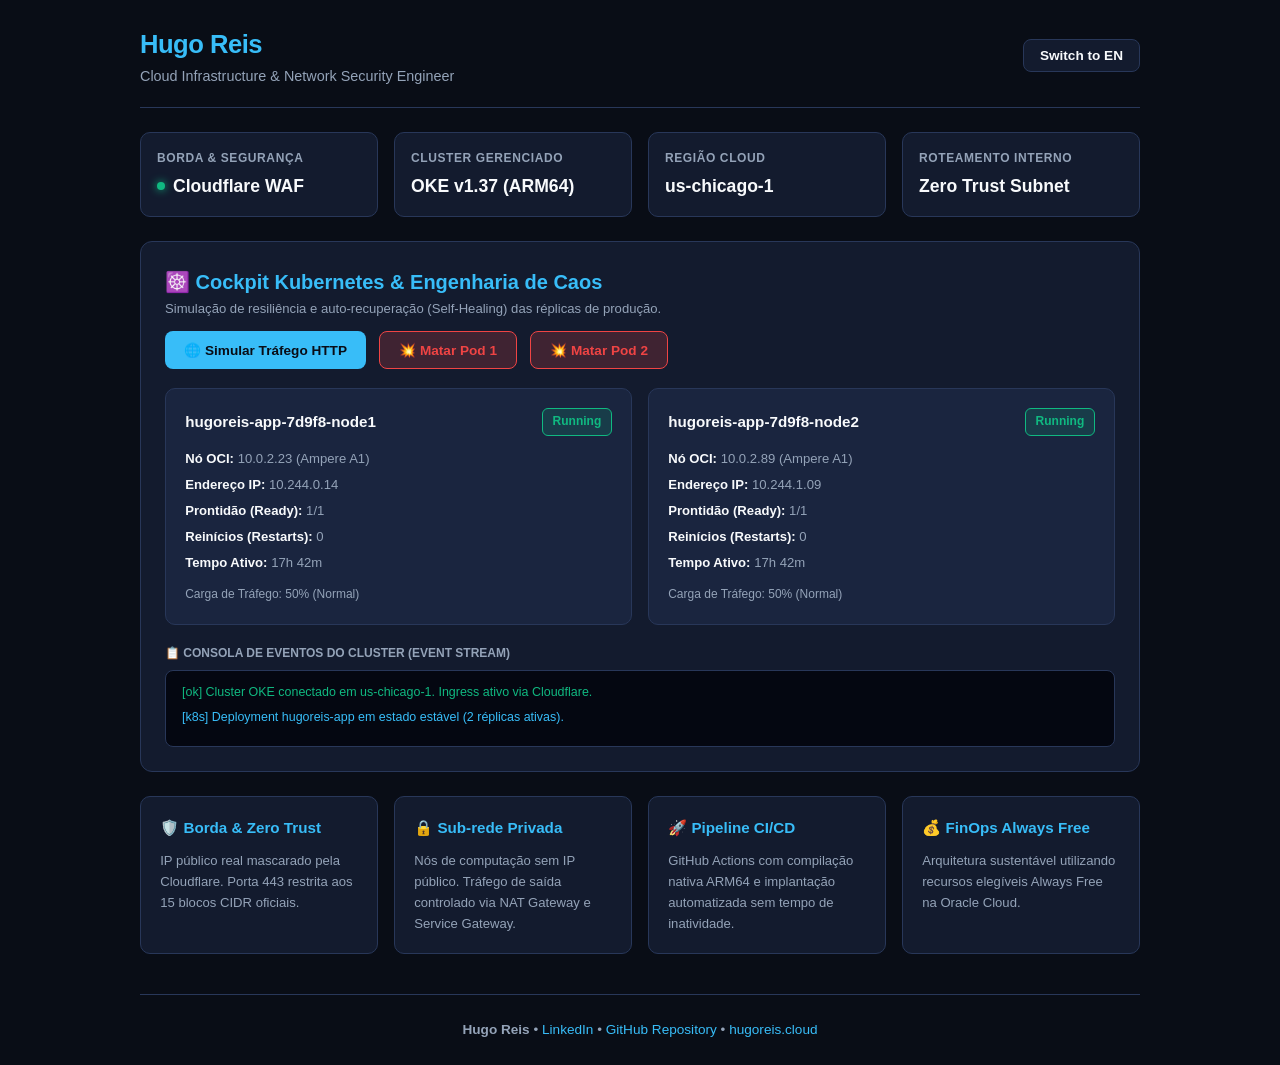
==== app/index.html @ e94d1034 "Update index.html" ====
<!DOCTYPE html>
<html lang="pt-BR">
<head>
  <meta charset="UTF-8">
  <meta name="viewport" content="width=device-width, initial-scale=1.0">
  <title>Hugo Reis | Cloud Architecture & Kubernetes Cockpit</title>
  <style>
    :root {
      --bg: #090d16;
      --card: #131b2e;
      --card-inner: #1a253f;
      --border: #283759;
      --accent: #38bdf8;
      --accent-hover: #0284c7;
      --text: #f8fafc;
      --text-muted: #94a3b8;
      --success: #10b981;
      --danger: #ef4444;
      --warning: #f59e0b;
    }

    * { box-sizing: border-box; margin: 0; padding: 0; font-family: -apple-system, BlinkMacSystemFont, "Segoe UI", Roboto, sans-serif; }
    body { background-color: var(--bg); color: var(--text); line-height: 1.6; padding: 1.5rem 1rem; }
    .container { max-width: 1000px; margin: 0 auto; display: flex; flex-direction: column; gap: 1.5rem; }

    header { display: flex; justify-content: space-between; align-items: center; border-bottom: 1px solid var(--border); padding-bottom: 1.2rem; }
    .brand h1 { font-size: 1.6rem; color: var(--accent); letter-spacing: -0.02em; }
    .brand p { color: var(--text-muted); font-size: 0.9rem; }
    .lang-btn { background: var(--card); border: 1px solid var(--border); color: var(--text); padding: 0.5rem 1rem; border-radius: 8px; cursor: pointer; font-weight: 600; font-size: 0.85rem; }
    .lang-btn:hover { border-color: var(--accent); }

    .telemetry-strip { display: grid; grid-template-columns: repeat(auto-fit, minmax(200px, 1fr)); gap: 1rem; }
    .telemetry-card { background: var(--card); border: 1px solid var(--border); border-radius: 10px; padding: 1rem; }
    .telemetry-label { font-size: 0.75rem; text-transform: uppercase; color: var(--text-muted); font-weight: 700; letter-spacing: 0.05em; }
    .telemetry-val { font-size: 1.1rem; font-weight: 700; color: var(--text); margin-top: 0.2rem; display: flex; align-items: center; gap: 0.5rem; }
    .status-dot { width: 8px; height: 8px; border-radius: 50%; background: var(--success); display: inline-block; box-shadow: 0 0 8px var(--success); }

    .cockpit-panel { background: var(--card); border: 1px solid var(--border); border-radius: 12px; padding: 1.5rem; display: flex; flex-direction: column; gap: 1.2rem; }
    .cockpit-header { display: flex; justify-content: space-between; align-items: center; flex-wrap: wrap; gap: 0.8rem; }
    .cockpit-header h2 { font-size: 1.25rem; color: var(--accent); display: flex; align-items: center; gap: 0.5rem; }

    .actions-bar { display: flex; gap: 0.8rem; flex-wrap: wrap; }
    .btn { background: var(--accent); color: #090d16; border: none; padding: 0.6rem 1.2rem; border-radius: 8px; font-weight: 700; font-size: 0.85rem; cursor: pointer; transition: opacity 0.2s; }
    .btn:hover { opacity: 0.9; }
    .btn-danger { background: rgba(239, 68, 68, 0.2); border: 1px solid var(--danger); color: var(--danger); }
    .btn-danger:hover { background: var(--danger); color: #fff; }

    .pods-grid { display: grid; grid-template-columns: repeat(auto-fit, minmax(300px, 1fr)); gap: 1rem; }
    .pod-card { background: var(--card-inner); border: 1px solid var(--border); border-radius: 10px; padding: 1.2rem; position: relative; transition: all 0.3s ease; }
    .pod-card.highlight { border-color: var(--accent); box-shadow: 0 0 12px rgba(56, 189, 248, 0.3); }
    .pod-card.failing { border-color: var(--danger); opacity: 0.7; }
    .pod-title { font-size: 0.95rem; font-weight: 700; margin-bottom: 0.5rem; display: flex; justify-content: space-between; align-items: center; }
    .pod-badge { font-size: 0.75rem; padding: 0.2rem 0.6rem; border-radius: 6px; font-weight: 700; }
    .badge-running { background: rgba(16, 185, 129, 0.15); color: var(--success); border: 1px solid var(--success); }
    .badge-failed { background: rgba(239, 68, 68, 0.15); color: var(--danger); border: 1px solid var(--danger); }
    .badge-recovering { background: rgba(245, 158, 11, 0.15); color: var(--warning); border: 1px solid var(--warning); }

    .pod-meta { font-size: 0.82rem; color: var(--text-muted); display: flex; flex-direction: column; gap: 0.3rem; margin: 0.8rem 0; }
    .pod-meta span strong { color: var(--text); }

    .console-box { background: #040711; border: 1px solid var(--border); border-radius: 8px; padding: 0.8rem 1rem; font-family: monospace; font-size: 0.78rem; max-height: 150px; overflow-y: auto; color: #38bdf8; }
    .console-line { margin-bottom: 0.3rem; word-break: break-all; }
    .console-line.warn { color: var(--warning); }
    .console-line.err { color: var(--danger); }
    .console-line.success { color: var(--success); }

    .specs-grid { display: grid; grid-template-columns: repeat(auto-fit, minmax(220px, 1fr)); gap: 1rem; }
    .spec-card { background: var(--card); border: 1px solid var(--border); border-radius: 10px; padding: 1.2rem; }
    .spec-card h3 { font-size: 0.95rem; color: var(--accent); margin-bottom: 0.6rem; display: flex; align-items: center; gap: 0.4rem; }
    .spec-card p { font-size: 0.82rem; color: var(--text-muted); }

    footer { text-align: center; color: var(--text-muted); font-size: 0.85rem; border-top: 1px solid var(--border); padding-top: 1.5rem; margin-top: 1rem; }
    footer a { color: var(--accent); text-decoration: none; }
  </style>
</head>
<body>
  <div class="container">
    <header>
      <div class="brand">
        <h1>Hugo Reis</h1>
        <p id="t-role">Cloud Infrastructure & Network Security Engineer</p>
      </div>
      <button class="lang-btn" onclick="toggleLanguage()" id="lang-btn">Switch to EN</button>
    </header>

    <div class="telemetry-strip">
      <div class="telemetry-card">
        <div class="telemetry-label" id="t-edge-lbl">Borda & Segurança</div>
        <div class="telemetry-val"><span class="status-dot"></span> Cloudflare WAF</div>
      </div>
      <div class="telemetry-card">
        <div class="telemetry-label" id="t-cluster-lbl">Cluster Gerenciado</div>
        <div class="telemetry-val">OKE v1.37 (ARM64)</div>
      </div>
      <div class="telemetry-card">
        <div class="telemetry-label" id="t-region-lbl">Região Cloud</div>
        <div class="telemetry-val">us-chicago-1</div>
      </div>
      <div class="telemetry-card">
        <div class="telemetry-label" id="t-routing-lbl">Roteamento Interno</div>
        <div class="telemetry-val">Zero Trust Subnet</div>
      </div>
    </div>

    <section class="cockpit-panel">
      <div class="cockpit-header">
        <div>
          <h2 id="t-cockpit-title">☸️ Cockpit Kubernetes & Engenharia de Caos</h2>
          <p style="font-size: 0.82rem; color: var(--text-muted);" id="t-cockpit-desc">Simulação de resiliência e auto-recuperação (Self-Healing) das réplicas de produção.</p>
        </div>
        <div class="actions-bar">
          <button class="btn" onclick="simulateTraffic()" id="t-btn-traffic">🌐 Simular Tráfego HTTP</button>
          <button class="btn btn-danger" onclick="killPod(1)" id="t-btn-kill1">💥 Matar Pod 1</button>
          <button class="btn btn-danger" onclick="killPod(2)" id="t-btn-kill2">💥 Matar Pod 2</button>
        </div>
      </div>

      <div class="pods-grid">
        <div class="pod-card" id="pod-card-1">
          <div class="pod-title">
            <span id="pod-name-1">hugoreis-app-7d9f8-node1</span>
            <span class="pod-badge badge-running" id="pod-status-1">Running</span>
          </div>
          <div class="pod-meta">
            <span><strong>Nó OCI:</strong> 10.0.2.23 (Ampere A1)</span>
            <span><strong>Endereço IP:</strong> 10.244.0.14</span>
            <span><strong>Prontidão (Ready):</strong> <span id="pod-ready-1">1/1</span></span>
            <span><strong>Reinícios (Restarts):</strong> <span id="pod-restarts-1">0</span></span>
            <span><strong>Tempo Ativo:</strong> <span id="pod-uptime-1">17h 42m</span></span>
          </div>
          <div style="font-size: 0.75rem; color: var(--text-muted);" id="pod-load-1">Carga de Tráfego: 50% (Normal)</div>
        </div>

        <div class="pod-card" id="pod-card-2">
          <div class="pod-title">
            <span id="pod-name-2">hugoreis-app-7d9f8-node2</span>
            <span class="pod-badge badge-running" id="pod-status-2">Running</span>
          </div>
          <div class="pod-meta">
            <span><strong>Nó OCI:</strong> 10.0.2.89 (Ampere A1)</span>
            <span><strong>Endereço IP:</strong> 10.244.1.09</span>
            <span><strong>Prontidão (Ready):</strong> <span id="pod-ready-2">1/1</span></span>
            <span><strong>Reinícios (Restarts):</strong> <span id="pod-restarts-2">0</span></span>
            <span><strong>Tempo Ativo:</strong> <span id="pod-uptime-2">17h 42m</span></span>
          </div>
          <div style="font-size: 0.75rem; color: var(--text-muted);" id="pod-load-2">Carga de Tráfego: 50% (Normal)</div>
        </div>
      </div>

      <div>
        <div style="font-size: 0.75rem; font-weight: 700; text-transform: uppercase; color: var(--text-muted); margin-bottom: 0.4rem;" id="t-events-title">
          📋 Consola de Eventos do Cluster (Event Stream)
        </div>
        <div class="console-box" id="console-log">
          <div class="console-line success">[ok] Cluster OKE conectado em us-chicago-1. Ingress ativo via Cloudflare.</div>
          <div class="console-line">[k8s] Deployment hugoreis-app em estado estável (2 réplicas ativas).</div>
        </div>
      </div>
    </section>

    <div class="specs-grid">
      <div class="spec-card">
        <h3 id="t-spec1-title">🛡️ Borda & Zero Trust</h3>
        <p id="t-spec1-desc">IP público real mascarado pela Cloudflare. Porta 443 restrita aos 15 blocos CIDR oficiais.</p>
      </div>
      <div class="spec-card">
        <h3 id="t-spec2-title">🔒 Sub-rede Privada</h3>
        <p id="t-spec2-desc">Nós de computação sem IP público. Tráfego de saída controlado via NAT Gateway e Service Gateway.</p>
      </div>
      <div class="spec-card">
        <h3 id="t-spec3-title">🚀 Pipeline CI/CD</h3>
        <p id="t-spec3-desc">GitHub Actions com compilação nativa ARM64 e implantação automatizada sem tempo de inatividade.</p>
      </div>
      <div class="spec-card">
        <h3 id="t-spec4-title">💰 FinOps Always Free</h3>
        <p id="t-spec4-desc">Arquitetura sustentável utilizando recursos elegíveis Always Free na Oracle Cloud.</p>
      </div>
    </div>

    <footer>
      <p>
        <strong>Hugo Reis</strong> &bull; 
        <a href="https://www.linkedin.com/in/hugo-nogueira-dos-reis/" target="_blank">LinkedIn</a> &bull; 
        <a href="https://github.com/hnreis/hugoreis-cloud" target="_blank">GitHub Repository</a> &bull; 
        <a href="https://www.hugoreis.cloud">hugoreis.cloud</a>
      </p>
    </footer>
  </div>

  <script>
    let currentLang = 'pt';
    let podStatus = {
      1: { state: 'Running', restarts: 0, healthy: true },
      2: { state: 'Running', restarts: 0, healthy: true }
    };
    let nextTarget = 1;

    const i18n = {
      pt: {
        role: "Cloud Infrastructure & Network Security Engineer",
        langBtn: "Switch to EN",
        edgeLbl: "Borda & Segurança",
        clusterLbl: "Cluster Gerenciado",
        regionLbl: "Região Cloud",
        routingLbl: "Roteamento Interno",
        cockpitTitle: "☸️ Cockpit Kubernetes & Engenharia de Caos",
        cockpitDesc: "Simulação de resiliência e auto-recuperação (Self-Healing) das réplicas de produção.",
        btnTraffic: "🌐 Simular Tráfego HTTP",
        btnKill1: "💥 Matar Pod 1",
        btnKill2: "💥 Matar Pod 2",
        eventsTitle: "📋 Consola de Eventos do Cluster (Event Stream)",
        spec1Title: "🛡️ Borda & Zero Trust",
        spec1Desc: "IP público real mascarado pela Cloudflare. Porta 443 restrita aos 15 blocos CIDR oficiais.",
        spec2Title: "🔒 Sub-rede Privada",
        spec2Desc: "Nós de computação sem IP público. Tráfego de saída controlado via NAT Gateway e Service Gateway.",
        spec3Title: "🚀 Pipeline CI/CD",
        spec3Desc: "GitHub Actions com compilação nativa ARM64 e implantação automatizada sem tempo de inatividade.",
        spec4Title: "💰 FinOps Always Free",
        spec4Desc: "Arquitetura sustentável utilizando recursos elegíveis Always Free na Oracle Cloud."
      },
      en: {
        role: "Cloud Infrastructure & Network Security Engineer",
        langBtn: "Mudar para PT",
        edgeLbl: "Edge & Security",
        clusterLbl: "Managed Cluster",
        regionLbl: "Cloud Region",
        routingLbl: "Internal Routing",
        cockpitTitle: "☸️ Kubernetes Cockpit & Chaos Engineering",
        cockpitDesc: "Live resilience and self-healing simulation of production replicas.",
        btnTraffic: "🌐 Simulate HTTP Traffic",
        btnKill1: "💥 Kill Pod 1",
        btnKill2: "💥 Kill Pod 2",
        eventsTitle: "📋 Cluster Event Stream Console",
        spec1Title: "🛡️ Edge & Zero Trust",
        spec1Desc: "Origin IP masked by Cloudflare. Port 443 restricted strictly to 15 official CIDRs.",
        spec2Title: "🔒 Private Subnet",
        spec2Desc: "Worker nodes isolated without public IPs. Secure egress through NAT & Service Gateways.",
        spec3Title: "🚀 CI/CD Pipeline",
        spec3Desc: "GitHub Actions multi-arch ARM64 build and zero-downtime rolling update.",
        spec4Title: "💰 Always Free FinOps",
        spec4Desc: "Sustainable cloud architecture fully eligible under OCI Always Free allocation."
      }
    };

    function logEvent(msg, type = '') {
      const consoleBox = document.getElementById('console-log');
      const time = new Date().toTimeString().split(' ')[0];
      const div = document.createElement('div');
      div.className = 'console-line ' + type;
      div.textContent = `[${time}] ${msg}`;
      consoleBox.appendChild(div);
      consoleBox.scrollTop = consoleBox.scrollHeight;
    }

    function simulateTraffic() {
      const activePods = [1, 2].filter(id => podStatus[id].healthy);
      if (activePods.length === 0) {
        logEvent("ERRO 503 Service Unavailable: Todas as réplicas estão inativas!", "err");
        return;
      }

      let targetPod = nextTarget;
      if (!podStatus[targetPod].healthy) {
        targetPod = activePods[0];
      }
      nextTarget = targetPod === 1 ? 2 : 1;

      const podCard = document.getElementById(`pod-card-${targetPod}`);
      podCard.classList.add('highlight');
      setTimeout(() => podCard.classList.remove('highlight'), 400);

      const latency = Math.floor(Math.random() * 12) + 14;
      logEvent(`HTTP/2 GET 200 OK -> Roteado via LB para Pod ${targetPod} (${latency}ms)`, "success");
    }

    function killPod(id) {
      if (!podStatus[id].healthy) return;
      podStatus[id].healthy = false;
      podStatus[id].restarts++;

      const card = document.getElementById(`pod-card-${id}`);
      const badge = document.getElementById(`pod-status-${id}`);
      const ready = document.getElementById(`pod-ready-${id}`);
      const restarts = document.getElementById(`pod-restarts-${id}`);
      const load = document.getElementById(`pod-load-${id}`);

      card.classList.add('failing');
      badge.className = 'pod-badge badge-failed';
      badge.textContent = 'Terminating';
      ready.textContent = '0/1';
      restarts.textContent = podStatus[id].restarts;
      load.textContent = 'Carga: 0% (Drenado)';

      const survivorId = id === 1 ? 2 : 1;
      document.getElementById(`pod-load-${survivorId}`).textContent = 'Carga: 100% (Failover Ativo)';

      logEvent(`⚠️ ALERTA: Sinal SIGTERM enviado ao Pod ${id}. Falha simulada!`, "err");
      logEvent(`[lb] Tráfego desviado integralmente para o Pod ${survivorId}.`, "warn");

      setTimeout(() => {
        badge.className = 'pod-badge badge-recovering';
        badge.textContent = 'ContainerCreating';
        logEvent(`[k8s] Controlador OKE detetou pod não íntegro. A recriar réplica ${id}...`, "warn");
      }, 1800);

      setTimeout(() => {
        podStatus[id].healthy = true;
        card.classList.remove('failing');
        badge.className = 'pod-badge badge-running';
        badge.textContent = 'Running';
        ready.textContent = '1/1';
        load.textContent = 'Carga: 50% (Normalizado)';
        document.getElementById(`pod-load-${survivorId}`).textContent = 'Carga: 50% (Normalizado)';
        logEvent(`✅ SUCESSO: Pod ${id} recuperado e pronto. Probes de Liveness/Readiness validados!`, "success");
      }, 4200);
    }

    function toggleLanguage() {
      currentLang = currentLang === 'pt' ? 'en' : 'pt';
      const t = i18n[currentLang];
      document.getElementById('t-role').textContent = t.role;
      document.getElementById('lang-btn').textContent = t.langBtn;
      document.getElementById('t-edge-lbl').textContent = t.edgeLbl;
      document.getElementById('t-cluster-lbl').textContent = t.clusterLbl;
      document.getElementById('t-region-lbl').textContent = t.regionLbl;
      document.getElementById('t-routing-lbl').textContent = t.routingLbl;
      document.getElementById('t-cockpit-title').textContent = t.cockpitTitle;
      document.getElementById('t-cockpit-desc').textContent = t.cockpitDesc;
      document.getElementById('t-btn-traffic').textContent = t.btnTraffic;
      document.getElementById('t-btn-kill1').textContent = t.btnKill1;
      document.getElementById('t-btn-kill2').textContent = t.btnKill2;
      document.getElementById('t-events-title').textContent = t.eventsTitle;
      document.getElementById('t-spec1-title').textContent = t.spec1Title;
      document.getElementById('t-spec1-desc').textContent = t.spec1Desc;
      document.getElementById('t-spec2-title').textContent = t.spec2Title;
      document.getElementById('t-spec2-desc').textContent = t.spec2Desc;
      document.getElementById('t-spec3-title').textContent = t.spec3Title;
      document.getElementById('t-spec3-desc').textContent = t.spec3Desc;
      document.getElementById('t-spec4-title').textContent = t.spec4Title;
      document.getElementById('t-spec4-desc').textContent = t.spec4Desc;
      document.documentElement.lang = currentLang === 'pt' ? 'pt-BR' : 'en-US';
    }
  </script>
</body>
</html>
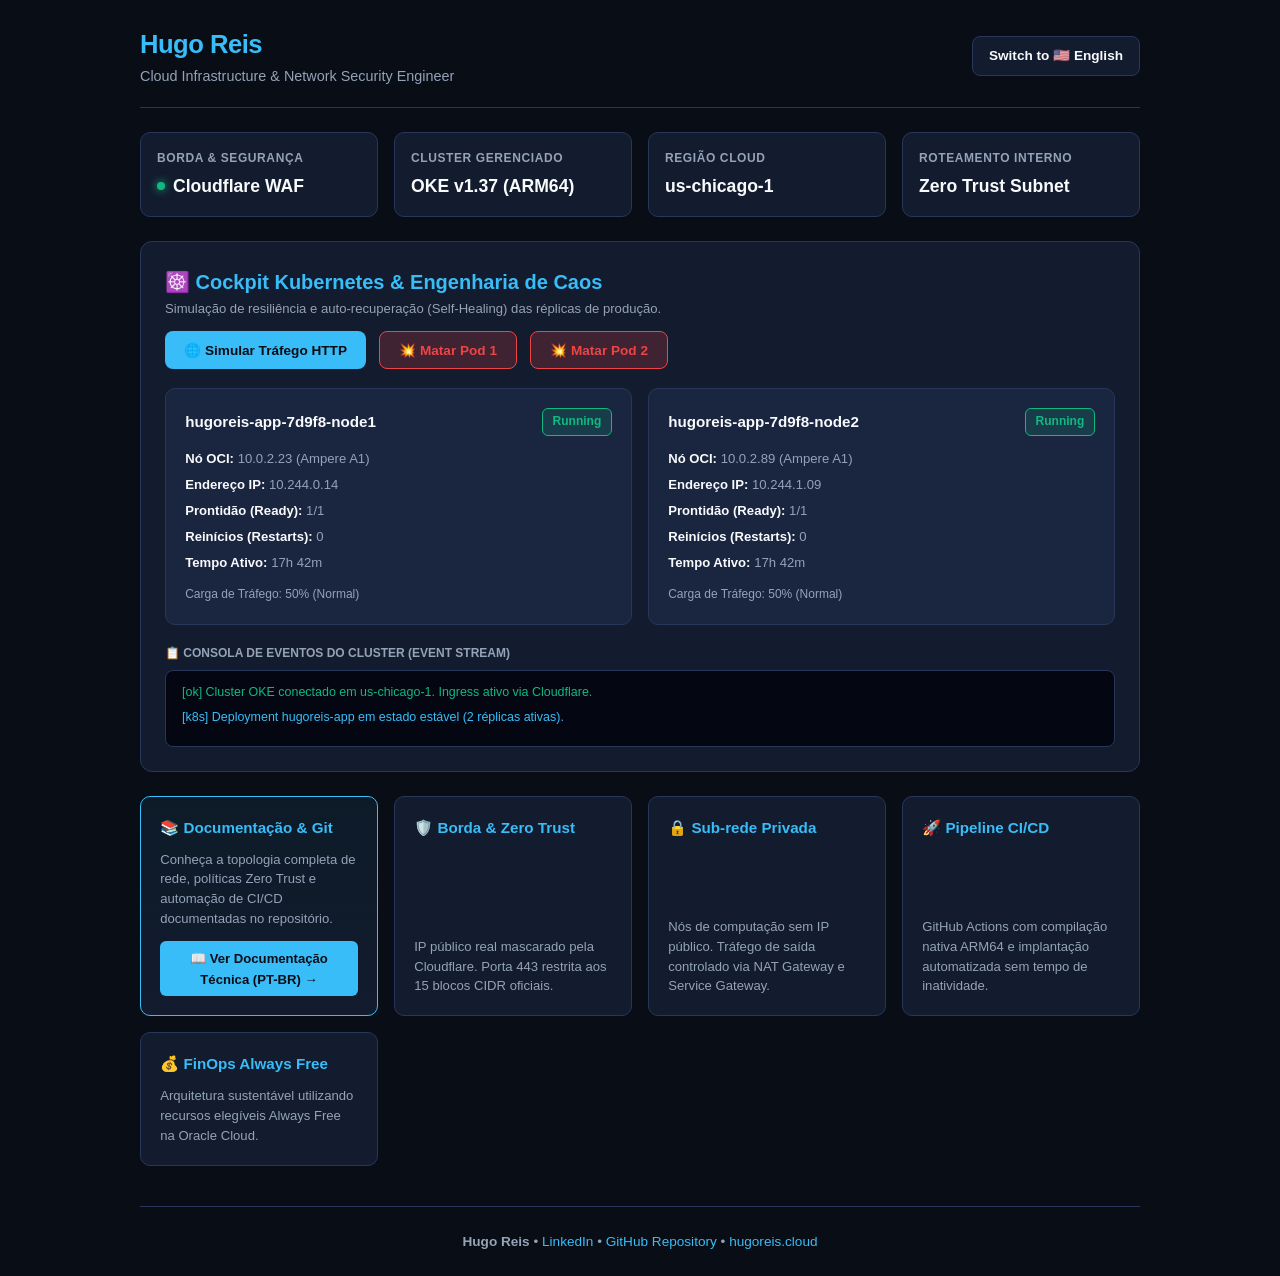
==== commit 7107045c: "Update index.html" ====
--- a/app/index.html
+++ b/app/index.html
@@ -4,100 +4,34 @@
   <meta charset="UTF-8">
   <meta name="viewport" content="width=device-width, initial-scale=1.0">
   <title>Hugo Reis | Cloud Architecture & Kubernetes Cockpit</title>
-  <style>
-    :root {
-      --bg: #090d16;
-      --card: #131b2e;
-      --card-inner: #1a253f;
-      --border: #283759;
-      --accent: #38bdf8;
-      --accent-hover: #0284c7;
-      --text: #f8fafc;
-      --text-muted: #94a3b8;
-      --success: #10b981;
-      --danger: #ef4444;
-      --warning: #f59e0b;
-    }
-
-    * { box-sizing: border-box; margin: 0; padding: 0; font-family: -apple-system, BlinkMacSystemFont, "Segoe UI", Roboto, sans-serif; }
-    body { background-color: var(--bg); color: var(--text); line-height: 1.6; padding: 1.5rem 1rem; }
-    .container { max-width: 1000px; margin: 0 auto; display: flex; flex-direction: column; gap: 1.5rem; }
-
-    header { display: flex; justify-content: space-between; align-items: center; border-bottom: 1px solid var(--border); padding-bottom: 1.2rem; }
-    .brand h1 { font-size: 1.6rem; color: var(--accent); letter-spacing: -0.02em; }
-    .brand p { color: var(--text-muted); font-size: 0.9rem; }
-    .lang-btn { background: var(--card); border: 1px solid var(--border); color: var(--text); padding: 0.5rem 1rem; border-radius: 8px; cursor: pointer; font-weight: 600; font-size: 0.85rem; }
-    .lang-btn:hover { border-color: var(--accent); }
-
-    .telemetry-strip { display: grid; grid-template-columns: repeat(auto-fit, minmax(200px, 1fr)); gap: 1rem; }
-    .telemetry-card { background: var(--card); border: 1px solid var(--border); border-radius: 10px; padding: 1rem; }
-    .telemetry-label { font-size: 0.75rem; text-transform: uppercase; color: var(--text-muted); font-weight: 700; letter-spacing: 0.05em; }
-    .telemetry-val { font-size: 1.1rem; font-weight: 700; color: var(--text); margin-top: 0.2rem; display: flex; align-items: center; gap: 0.5rem; }
-    .status-dot { width: 8px; height: 8px; border-radius: 50%; background: var(--success); display: inline-block; box-shadow: 0 0 8px var(--success); }
-
-    .cockpit-panel { background: var(--card); border: 1px solid var(--border); border-radius: 12px; padding: 1.5rem; display: flex; flex-direction: column; gap: 1.2rem; }
-    .cockpit-header { display: flex; justify-content: space-between; align-items: center; flex-wrap: wrap; gap: 0.8rem; }
-    .cockpit-header h2 { font-size: 1.25rem; color: var(--accent); display: flex; align-items: center; gap: 0.5rem; }
-
-    .actions-bar { display: flex; gap: 0.8rem; flex-wrap: wrap; }
-    .btn { background: var(--accent); color: #090d16; border: none; padding: 0.6rem 1.2rem; border-radius: 8px; font-weight: 700; font-size: 0.85rem; cursor: pointer; transition: opacity 0.2s; }
-    .btn:hover { opacity: 0.9; }
-    .btn-danger { background: rgba(239, 68, 68, 0.2); border: 1px solid var(--danger); color: var(--danger); }
-    .btn-danger:hover { background: var(--danger); color: #fff; }
-
-    .pods-grid { display: grid; grid-template-columns: repeat(auto-fit, minmax(300px, 1fr)); gap: 1rem; }
-    .pod-card { background: var(--card-inner); border: 1px solid var(--border); border-radius: 10px; padding: 1.2rem; position: relative; transition: all 0.3s ease; }
-    .pod-card.highlight { border-color: var(--accent); box-shadow: 0 0 12px rgba(56, 189, 248, 0.3); }
-    .pod-card.failing { border-color: var(--danger); opacity: 0.7; }
-    .pod-title { font-size: 0.95rem; font-weight: 700; margin-bottom: 0.5rem; display: flex; justify-content: space-between; align-items: center; }
-    .pod-badge { font-size: 0.75rem; padding: 0.2rem 0.6rem; border-radius: 6px; font-weight: 700; }
-    .badge-running { background: rgba(16, 185, 129, 0.15); color: var(--success); border: 1px solid var(--success); }
-    .badge-failed { background: rgba(239, 68, 68, 0.15); color: var(--danger); border: 1px solid var(--danger); }
-    .badge-recovering { background: rgba(245, 158, 11, 0.15); color: var(--warning); border: 1px solid var(--warning); }
-
-    .pod-meta { font-size: 0.82rem; color: var(--text-muted); display: flex; flex-direction: column; gap: 0.3rem; margin: 0.8rem 0; }
-    .pod-meta span strong { color: var(--text); }
-
-    .console-box { background: #040711; border: 1px solid var(--border); border-radius: 8px; padding: 0.8rem 1rem; font-family: monospace; font-size: 0.78rem; max-height: 150px; overflow-y: auto; color: #38bdf8; }
-    .console-line { margin-bottom: 0.3rem; word-break: break-all; }
-    .console-line.warn { color: var(--warning); }
-    .console-line.err { color: var(--danger); }
-    .console-line.success { color: var(--success); }
-
-    .specs-grid { display: grid; grid-template-columns: repeat(auto-fit, minmax(220px, 1fr)); gap: 1rem; }
-    .spec-card { background: var(--card); border: 1px solid var(--border); border-radius: 10px; padding: 1.2rem; }
-    .spec-card h3 { font-size: 0.95rem; color: var(--accent); margin-bottom: 0.6rem; display: flex; align-items: center; gap: 0.4rem; }
-    .spec-card p { font-size: 0.82rem; color: var(--text-muted); }
-
-    footer { text-align: center; color: var(--text-muted); font-size: 0.85rem; border-top: 1px solid var(--border); padding-top: 1.5rem; margin-top: 1rem; }
-    footer a { color: var(--accent); text-decoration: none; }
-  </style>
+  <link rel="stylesheet" href="style.css">
+  <script src="app.js" defer></script>
 </head>
 <body>
   <div class="container">
     <header>
       <div class="brand">
         <h1>Hugo Reis</h1>
-        <p id="t-role">Cloud Infrastructure & Network Security Engineer</p>
+        <p>Cloud Infrastructure & Network Security Engineer</p>
       </div>
-      <button class="lang-btn" onclick="toggleLanguage()" id="lang-btn">Switch to EN</button>
+      <a href="en.html" class="lang-btn">Switch to 🇺🇸 English</a>
     </header>
 
     <div class="telemetry-strip">
       <div class="telemetry-card">
-        <div class="telemetry-label" id="t-edge-lbl">Borda & Segurança</div>
+        <div class="telemetry-label">Borda & Segurança</div>
         <div class="telemetry-val"><span class="status-dot"></span> Cloudflare WAF</div>
       </div>
       <div class="telemetry-card">
-        <div class="telemetry-label" id="t-cluster-lbl">Cluster Gerenciado</div>
+        <div class="telemetry-label">Cluster Gerenciado</div>
         <div class="telemetry-val">OKE v1.37 (ARM64)</div>
       </div>
       <div class="telemetry-card">
-        <div class="telemetry-label" id="t-region-lbl">Região Cloud</div>
+        <div class="telemetry-label">Região Cloud</div>
         <div class="telemetry-val">us-chicago-1</div>
       </div>
       <div class="telemetry-card">
-        <div class="telemetry-label" id="t-routing-lbl">Roteamento Interno</div>
+        <div class="telemetry-label">Roteamento Interno</div>
         <div class="telemetry-val">Zero Trust Subnet</div>
       </div>
     </div>
@@ -105,20 +39,20 @@
     <section class="cockpit-panel">
       <div class="cockpit-header">
         <div>
-          <h2 id="t-cockpit-title">☸️ Cockpit Kubernetes & Engenharia de Caos</h2>
-          <p style="font-size: 0.82rem; color: var(--text-muted);" id="t-cockpit-desc">Simulação de resiliência e auto-recuperação (Self-Healing) das réplicas de produção.</p>
+          <h2>☸️ Cockpit Kubernetes & Engenharia de Caos</h2>
+          <p style="font-size: 0.82rem; color: var(--text-muted);">Simulação de resiliência e auto-recuperação (Self-Healing) das réplicas de produção.</p>
         </div>
         <div class="actions-bar">
-          <button class="btn" onclick="simulateTraffic()" id="t-btn-traffic">🌐 Simular Tráfego HTTP</button>
-          <button class="btn btn-danger" onclick="killPod(1)" id="t-btn-kill1">💥 Matar Pod 1</button>
-          <button class="btn btn-danger" onclick="killPod(2)" id="t-btn-kill2">💥 Matar Pod 2</button>
+          <button class="btn" id="btn-traffic">🌐 Simular Tráfego HTTP</button>
+          <button class="btn btn-danger" id="btn-kill-1">💥 Matar Pod 1</button>
+          <button class="btn btn-danger" id="btn-kill-2">💥 Matar Pod 2</button>
         </div>
       </div>
 
       <div class="pods-grid">
         <div class="pod-card" id="pod-card-1">
           <div class="pod-title">
-            <span id="pod-name-1">hugoreis-app-7d9f8-node1</span>
+            <span>hugoreis-app-7d9f8-node1</span>
             <span class="pod-badge badge-running" id="pod-status-1">Running</span>
           </div>
           <div class="pod-meta">
@@ -126,14 +60,14 @@
             <span><strong>Endereço IP:</strong> 10.244.0.14</span>
             <span><strong>Prontidão (Ready):</strong> <span id="pod-ready-1">1/1</span></span>
             <span><strong>Reinícios (Restarts):</strong> <span id="pod-restarts-1">0</span></span>
-            <span><strong>Tempo Ativo:</strong> <span id="pod-uptime-1">17h 42m</span></span>
+            <span><strong>Tempo Ativo:</strong> 17h 42m</span>
           </div>
           <div style="font-size: 0.75rem; color: var(--text-muted);" id="pod-load-1">Carga de Tráfego: 50% (Normal)</div>
         </div>
 
         <div class="pod-card" id="pod-card-2">
           <div class="pod-title">
-            <span id="pod-name-2">hugoreis-app-7d9f8-node2</span>
+            <span>hugoreis-app-7d9f8-node2</span>
             <span class="pod-badge badge-running" id="pod-status-2">Running</span>
           </div>
           <div class="pod-meta">
@@ -141,14 +75,14 @@
             <span><strong>Endereço IP:</strong> 10.244.1.09</span>
             <span><strong>Prontidão (Ready):</strong> <span id="pod-ready-2">1/1</span></span>
             <span><strong>Reinícios (Restarts):</strong> <span id="pod-restarts-2">0</span></span>
-            <span><strong>Tempo Ativo:</strong> <span id="pod-uptime-2">17h 42m</span></span>
+            <span><strong>Tempo Ativo:</strong> 17h 42m</span>
           </div>
           <div style="font-size: 0.75rem; color: var(--text-muted);" id="pod-load-2">Carga de Tráfego: 50% (Normal)</div>
         </div>
       </div>
 
       <div>
-        <div style="font-size: 0.75rem; font-weight: 700; text-transform: uppercase; color: var(--text-muted); margin-bottom: 0.4rem;" id="t-events-title">
+        <div style="font-size: 0.75rem; font-weight: 700; text-transform: uppercase; color: var(--text-muted); margin-bottom: 0.4rem;">
           📋 Consola de Eventos do Cluster (Event Stream)
         </div>
         <div class="console-box" id="console-log">
@@ -159,21 +93,26 @@
     </section>
 
     <div class="specs-grid">
-      <div class="spec-card">
-        <h3 id="t-spec1-title">🛡️ Borda & Zero Trust</h3>
-        <p id="t-spec1-desc">IP público real mascarado pela Cloudflare. Porta 443 restrita aos 15 blocos CIDR oficiais.</p>
+      <div class="spec-card doc-highlight">
+        <h3>📚 Documentação & Git</h3>
+        <p>Conheça a topologia completa de rede, políticas Zero Trust e automação de CI/CD documentadas no repositório.</p>
+        <a href="https://github.com/hnreis/hugoreis-cloud/blob/main/README.pt-BR.md" target="_blank" class="doc-link">📖 Ver Documentação Técnica (PT-BR) &rarr;</a>
       </div>
       <div class="spec-card">
-        <h3 id="t-spec2-title">🔒 Sub-rede Privada</h3>
-        <p id="t-spec2-desc">Nós de computação sem IP público. Tráfego de saída controlado via NAT Gateway e Service Gateway.</p>
+        <h3>🛡️ Borda & Zero Trust</h3>
+        <p>IP público real mascarado pela Cloudflare. Porta 443 restrita aos 15 blocos CIDR oficiais.</p>
       </div>
       <div class="spec-card">
-        <h3 id="t-spec3-title">🚀 Pipeline CI/CD</h3>
-        <p id="t-spec3-desc">GitHub Actions com compilação nativa ARM64 e implantação automatizada sem tempo de inatividade.</p>
+        <h3>🔒 Sub-rede Privada</h3>
+        <p>Nós de computação sem IP público. Tráfego de saída controlado via NAT Gateway e Service Gateway.</p>
       </div>
       <div class="spec-card">
-        <h3 id="t-spec4-title">💰 FinOps Always Free</h3>
-        <p id="t-spec4-desc">Arquitetura sustentável utilizando recursos elegíveis Always Free na Oracle Cloud.</p>
+        <h3>🚀 Pipeline CI/CD</h3>
+        <p>GitHub Actions com compilação nativa ARM64 e implantação automatizada sem tempo de inatividade.</p>
+      </div>
+      <div class="spec-card">
+        <h3>💰 FinOps Always Free</h3>
+        <p>Arquitetura sustentável utilizando recursos elegíveis Always Free na Oracle Cloud.</p>
       </div>
     </div>
 
@@ -186,160 +125,5 @@
       </p>
     </footer>
   </div>
-
-  <script>
-    let currentLang = 'pt';
-    let podStatus = {
-      1: { state: 'Running', restarts: 0, healthy: true },
-      2: { state: 'Running', restarts: 0, healthy: true }
-    };
-    let nextTarget = 1;
-
-    const i18n = {
-      pt: {
-        role: "Cloud Infrastructure & Network Security Engineer",
-        langBtn: "Switch to EN",
-        edgeLbl: "Borda & Segurança",
-        clusterLbl: "Cluster Gerenciado",
-        regionLbl: "Região Cloud",
-        routingLbl: "Roteamento Interno",
-        cockpitTitle: "☸️ Cockpit Kubernetes & Engenharia de Caos",
-        cockpitDesc: "Simulação de resiliência e auto-recuperação (Self-Healing) das réplicas de produção.",
-        btnTraffic: "🌐 Simular Tráfego HTTP",
-        btnKill1: "💥 Matar Pod 1",
-        btnKill2: "💥 Matar Pod 2",
-        eventsTitle: "📋 Consola de Eventos do Cluster (Event Stream)",
-        spec1Title: "🛡️ Borda & Zero Trust",
-        spec1Desc: "IP público real mascarado pela Cloudflare. Porta 443 restrita aos 15 blocos CIDR oficiais.",
-        spec2Title: "🔒 Sub-rede Privada",
-        spec2Desc: "Nós de computação sem IP público. Tráfego de saída controlado via NAT Gateway e Service Gateway.",
-        spec3Title: "🚀 Pipeline CI/CD",
-        spec3Desc: "GitHub Actions com compilação nativa ARM64 e implantação automatizada sem tempo de inatividade.",
-        spec4Title: "💰 FinOps Always Free",
-        spec4Desc: "Arquitetura sustentável utilizando recursos elegíveis Always Free na Oracle Cloud."
-      },
-      en: {
-        role: "Cloud Infrastructure & Network Security Engineer",
-        langBtn: "Mudar para PT",
-        edgeLbl: "Edge & Security",
-        clusterLbl: "Managed Cluster",
-        regionLbl: "Cloud Region",
-        routingLbl: "Internal Routing",
-        cockpitTitle: "☸️ Kubernetes Cockpit & Chaos Engineering",
-        cockpitDesc: "Live resilience and self-healing simulation of production replicas.",
-        btnTraffic: "🌐 Simulate HTTP Traffic",
-        btnKill1: "💥 Kill Pod 1",
-        btnKill2: "💥 Kill Pod 2",
-        eventsTitle: "📋 Cluster Event Stream Console",
-        spec1Title: "🛡️ Edge & Zero Trust",
-        spec1Desc: "Origin IP masked by Cloudflare. Port 443 restricted strictly to 15 official CIDRs.",
-        spec2Title: "🔒 Private Subnet",
-        spec2Desc: "Worker nodes isolated without public IPs. Secure egress through NAT & Service Gateways.",
-        spec3Title: "🚀 CI/CD Pipeline",
-        spec3Desc: "GitHub Actions multi-arch ARM64 build and zero-downtime rolling update.",
-        spec4Title: "💰 Always Free FinOps",
-        spec4Desc: "Sustainable cloud architecture fully eligible under OCI Always Free allocation."
-      }
-    };
-
-    function logEvent(msg, type = '') {
-      const consoleBox = document.getElementById('console-log');
-      const time = new Date().toTimeString().split(' ')[0];
-      const div = document.createElement('div');
-      div.className = 'console-line ' + type;
-      div.textContent = `[${time}] ${msg}`;
-      consoleBox.appendChild(div);
-      consoleBox.scrollTop = consoleBox.scrollHeight;
-    }
-
-    function simulateTraffic() {
-      const activePods = [1, 2].filter(id => podStatus[id].healthy);
-      if (activePods.length === 0) {
-        logEvent("ERRO 503 Service Unavailable: Todas as réplicas estão inativas!", "err");
-        return;
-      }
-
-      let targetPod = nextTarget;
-      if (!podStatus[targetPod].healthy) {
-        targetPod = activePods[0];
-      }
-      nextTarget = targetPod === 1 ? 2 : 1;
-
-      const podCard = document.getElementById(`pod-card-${targetPod}`);
-      podCard.classList.add('highlight');
-      setTimeout(() => podCard.classList.remove('highlight'), 400);
-
-      const latency = Math.floor(Math.random() * 12) + 14;
-      logEvent(`HTTP/2 GET 200 OK -> Roteado via LB para Pod ${targetPod} (${latency}ms)`, "success");
-    }
-
-    function killPod(id) {
-      if (!podStatus[id].healthy) return;
-      podStatus[id].healthy = false;
-      podStatus[id].restarts++;
-
-      const card = document.getElementById(`pod-card-${id}`);
-      const badge = document.getElementById(`pod-status-${id}`);
-      const ready = document.getElementById(`pod-ready-${id}`);
-      const restarts = document.getElementById(`pod-restarts-${id}`);
-      const load = document.getElementById(`pod-load-${id}`);
-
-      card.classList.add('failing');
-      badge.className = 'pod-badge badge-failed';
-      badge.textContent = 'Terminating';
-      ready.textContent = '0/1';
-      restarts.textContent = podStatus[id].restarts;
-      load.textContent = 'Carga: 0% (Drenado)';
-
-      const survivorId = id === 1 ? 2 : 1;
-      document.getElementById(`pod-load-${survivorId}`).textContent = 'Carga: 100% (Failover Ativo)';
-
-      logEvent(`⚠️ ALERTA: Sinal SIGTERM enviado ao Pod ${id}. Falha simulada!`, "err");
-      logEvent(`[lb] Tráfego desviado integralmente para o Pod ${survivorId}.`, "warn");
-
-      setTimeout(() => {
-        badge.className = 'pod-badge badge-recovering';
-        badge.textContent = 'ContainerCreating';
-        logEvent(`[k8s] Controlador OKE detetou pod não íntegro. A recriar réplica ${id}...`, "warn");
-      }, 1800);
-
-      setTimeout(() => {
-        podStatus[id].healthy = true;
-        card.classList.remove('failing');
-        badge.className = 'pod-badge badge-running';
-        badge.textContent = 'Running';
-        ready.textContent = '1/1';
-        load.textContent = 'Carga: 50% (Normalizado)';
-        document.getElementById(`pod-load-${survivorId}`).textContent = 'Carga: 50% (Normalizado)';
-        logEvent(`✅ SUCESSO: Pod ${id} recuperado e pronto. Probes de Liveness/Readiness validados!`, "success");
-      }, 4200);
-    }
-
-    function toggleLanguage() {
-      currentLang = currentLang === 'pt' ? 'en' : 'pt';
-      const t = i18n[currentLang];
-      document.getElementById('t-role').textContent = t.role;
-      document.getElementById('lang-btn').textContent = t.langBtn;
-      document.getElementById('t-edge-lbl').textContent = t.edgeLbl;
-      document.getElementById('t-cluster-lbl').textContent = t.clusterLbl;
-      document.getElementById('t-region-lbl').textContent = t.regionLbl;
-      document.getElementById('t-routing-lbl').textContent = t.routingLbl;
-      document.getElementById('t-cockpit-title').textContent = t.cockpitTitle;
-      document.getElementById('t-cockpit-desc').textContent = t.cockpitDesc;
-      document.getElementById('t-btn-traffic').textContent = t.btnTraffic;
-      document.getElementById('t-btn-kill1').textContent = t.btnKill1;
-      document.getElementById('t-btn-kill2').textContent = t.btnKill2;
-      document.getElementById('t-events-title').textContent = t.eventsTitle;
-      document.getElementById('t-spec1-title').textContent = t.spec1Title;
-      document.getElementById('t-spec1-desc').textContent = t.spec1Desc;
-      document.getElementById('t-spec2-title').textContent = t.spec2Title;
-      document.getElementById('t-spec2-desc').textContent = t.spec2Desc;
-      document.getElementById('t-spec3-title').textContent = t.spec3Title;
-      document.getElementById('t-spec3-desc').textContent = t.spec3Desc;
-      document.getElementById('t-spec4-title').textContent = t.spec4Title;
-      document.getElementById('t-spec4-desc').textContent = t.spec4Desc;
-      document.documentElement.lang = currentLang === 'pt' ? 'pt-BR' : 'en-US';
-    }
-  </script>
 </body>
 </html>
--- a/app/style.css
+++ b/app/style.css
@@ -0,0 +1,71 @@
+:root {
+  --bg: #090d16;
+  --card: #131b2e;
+  --card-inner: #1a253f;
+  --border: #283759;
+  --accent: #38bdf8;
+  --accent-hover: #0284c7;
+  --text: #f8fafc;
+  --text-muted: #94a3b8;
+  --success: #10b981;
+  --danger: #ef4444;
+  --warning: #f59e0b;
+}
+
+* { box-sizing: border-box; margin: 0; padding: 0; font-family: -apple-system, BlinkMacSystemFont, "Segoe UI", Roboto, sans-serif; }
+body { background-color: var(--bg); color: var(--text); line-height: 1.6; padding: 1.5rem 1rem; }
+.container { max-width: 1000px; margin: 0 auto; display: flex; flex-direction: column; gap: 1.5rem; }
+
+header { display: flex; justify-content: space-between; align-items: center; border-bottom: 1px solid var(--border); padding-bottom: 1.2rem; }
+.brand h1 { font-size: 1.6rem; color: var(--accent); letter-spacing: -0.02em; }
+.brand p { color: var(--text-muted); font-size: 0.9rem; }
+.lang-btn { background: var(--card); border: 1px solid var(--border); color: var(--text); padding: 0.5rem 1rem; border-radius: 8px; font-weight: 600; font-size: 0.85rem; text-decoration: none; transition: border-color 0.2s; }
+.lang-btn:hover { border-color: var(--accent); }
+
+.telemetry-strip { display: grid; grid-template-columns: repeat(auto-fit, minmax(200px, 1fr)); gap: 1rem; }
+.telemetry-card { background: var(--card); border: 1px solid var(--border); border-radius: 10px; padding: 1rem; }
+.telemetry-label { font-size: 0.75rem; text-transform: uppercase; color: var(--text-muted); font-weight: 700; letter-spacing: 0.05em; }
+.telemetry-val { font-size: 1.1rem; font-weight: 700; color: var(--text); margin-top: 0.2rem; display: flex; align-items: center; gap: 0.5rem; }
+.status-dot { width: 8px; height: 8px; border-radius: 50%; background: var(--success); display: inline-block; box-shadow: 0 0 8px var(--success); }
+
+.cockpit-panel { background: var(--card); border: 1px solid var(--border); border-radius: 12px; padding: 1.5rem; display: flex; flex-direction: column; gap: 1.2rem; }
+.cockpit-header { display: flex; justify-content: space-between; align-items: center; flex-wrap: wrap; gap: 0.8rem; }
+.cockpit-header h2 { font-size: 1.25rem; color: var(--accent); display: flex; align-items: center; gap: 0.5rem; }
+
+.actions-bar { display: flex; gap: 0.8rem; flex-wrap: wrap; }
+.btn { background: var(--accent); color: #090d16; border: none; padding: 0.6rem 1.2rem; border-radius: 8px; font-weight: 700; font-size: 0.85rem; cursor: pointer; transition: opacity 0.2s; }
+.btn:hover { opacity: 0.9; }
+.btn-danger { background: rgba(239, 68, 68, 0.2); border: 1px solid var(--danger); color: var(--danger); }
+.btn-danger:hover { background: var(--danger); color: #fff; }
+
+.pods-grid { display: grid; grid-template-columns: repeat(auto-fit, minmax(300px, 1fr)); gap: 1rem; }
+.pod-card { background: var(--card-inner); border: 1px solid var(--border); border-radius: 10px; padding: 1.2rem; position: relative; transition: all 0.3s ease; }
+.pod-card.highlight { border-color: var(--accent); box-shadow: 0 0 15px rgba(56, 189, 248, 0.4); transform: translateY(-2px); }
+.pod-card.failing { border-color: var(--danger); opacity: 0.75; }
+.pod-title { font-size: 0.95rem; font-weight: 700; margin-bottom: 0.5rem; display: flex; justify-content: space-between; align-items: center; }
+.pod-badge { font-size: 0.75rem; padding: 0.2rem 0.6rem; border-radius: 6px; font-weight: 700; }
+.badge-running { background: rgba(16, 185, 129, 0.15); color: var(--success); border: 1px solid var(--success); }
+.badge-failed { background: rgba(239, 68, 68, 0.15); color: var(--danger); border: 1px solid var(--danger); }
+.badge-recovering { background: rgba(245, 158, 11, 0.15); color: var(--warning); border: 1px solid var(--warning); }
+
+.pod-meta { font-size: 0.82rem; color: var(--text-muted); display: flex; flex-direction: column; gap: 0.3rem; margin: 0.8rem 0; }
+.pod-meta span strong { color: var(--text); }
+
+.console-box { background: #040711; border: 1px solid var(--border); border-radius: 8px; padding: 0.8rem 1rem; font-family: ui-monospace, SFMono-Regular, Menlo, Monaco, Consolas, monospace; font-size: 0.78rem; max-height: 160px; overflow-y: auto; color: #38bdf8; }
+.console-line { margin-bottom: 0.3rem; word-break: break-all; }
+.console-line.warn { color: var(--warning); }
+.console-line.err { color: var(--danger); }
+.console-line.success { color: var(--success); }
+
+.specs-grid { display: grid; grid-template-columns: repeat(auto-fit, minmax(220px, 1fr)); gap: 1rem; }
+.spec-card { background: var(--card); border: 1px solid var(--border); border-radius: 10px; padding: 1.2rem; display: flex; flex-direction: column; justify-content: space-between; }
+.spec-card h3 { font-size: 0.95rem; color: var(--accent); margin-bottom: 0.6rem; }
+.spec-card p { font-size: 0.82rem; color: var(--text-muted); line-height: 1.5; }
+
+/* Destaque do Card de Documentação Git */
+.doc-highlight { border: 1px solid var(--accent); background: linear-gradient(180deg, rgba(56, 189, 248, 0.08) 0%, var(--card) 100%); }
+.doc-link { display: inline-block; margin-top: 0.8rem; font-size: 0.82rem; font-weight: 700; color: #090d16; background: var(--accent); padding: 0.4rem 0.8rem; border-radius: 6px; text-decoration: none; text-align: center; }
+.doc-link:hover { opacity: 0.9; }
+
+footer { text-align: center; color: var(--text-muted); font-size: 0.85rem; border-top: 1px solid var(--border); padding-top: 1.5rem; margin-top: 1rem; }
+footer a { color: var(--accent); text-decoration: none; }
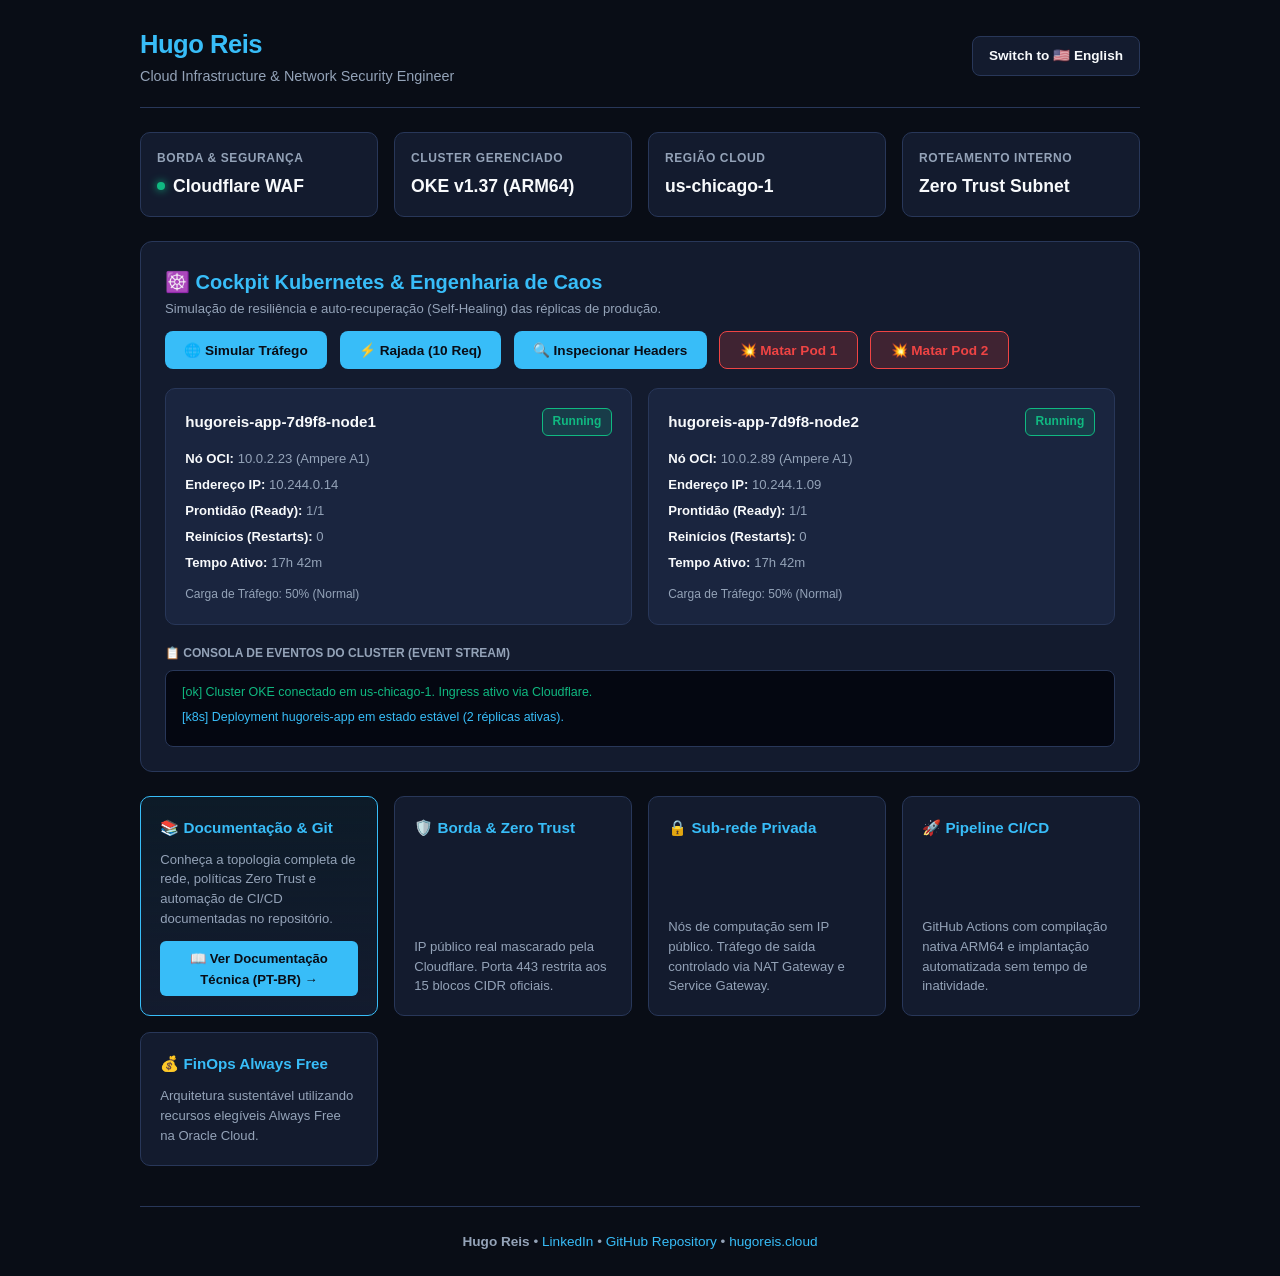
==== commit 557181e0: "Update index.html" ====
--- a/app/index.html
+++ b/app/index.html
@@ -43,7 +43,9 @@
           <p style="font-size: 0.82rem; color: var(--text-muted);">Simulação de resiliência e auto-recuperação (Self-Healing) das réplicas de produção.</p>
         </div>
         <div class="actions-bar">
-          <button class="btn" id="btn-traffic">🌐 Simular Tráfego HTTP</button>
+          <button class="btn" id="btn-traffic">🌐 Simular Tráfego</button>
+          <button class="btn" id="btn-burst">⚡ Rajada (10 Req)</button>
+          <button class="btn" id="btn-headers">🔍 Inspecionar Headers</button>
           <button class="btn btn-danger" id="btn-kill-1">💥 Matar Pod 1</button>
           <button class="btn btn-danger" id="btn-kill-2">💥 Matar Pod 2</button>
         </div>
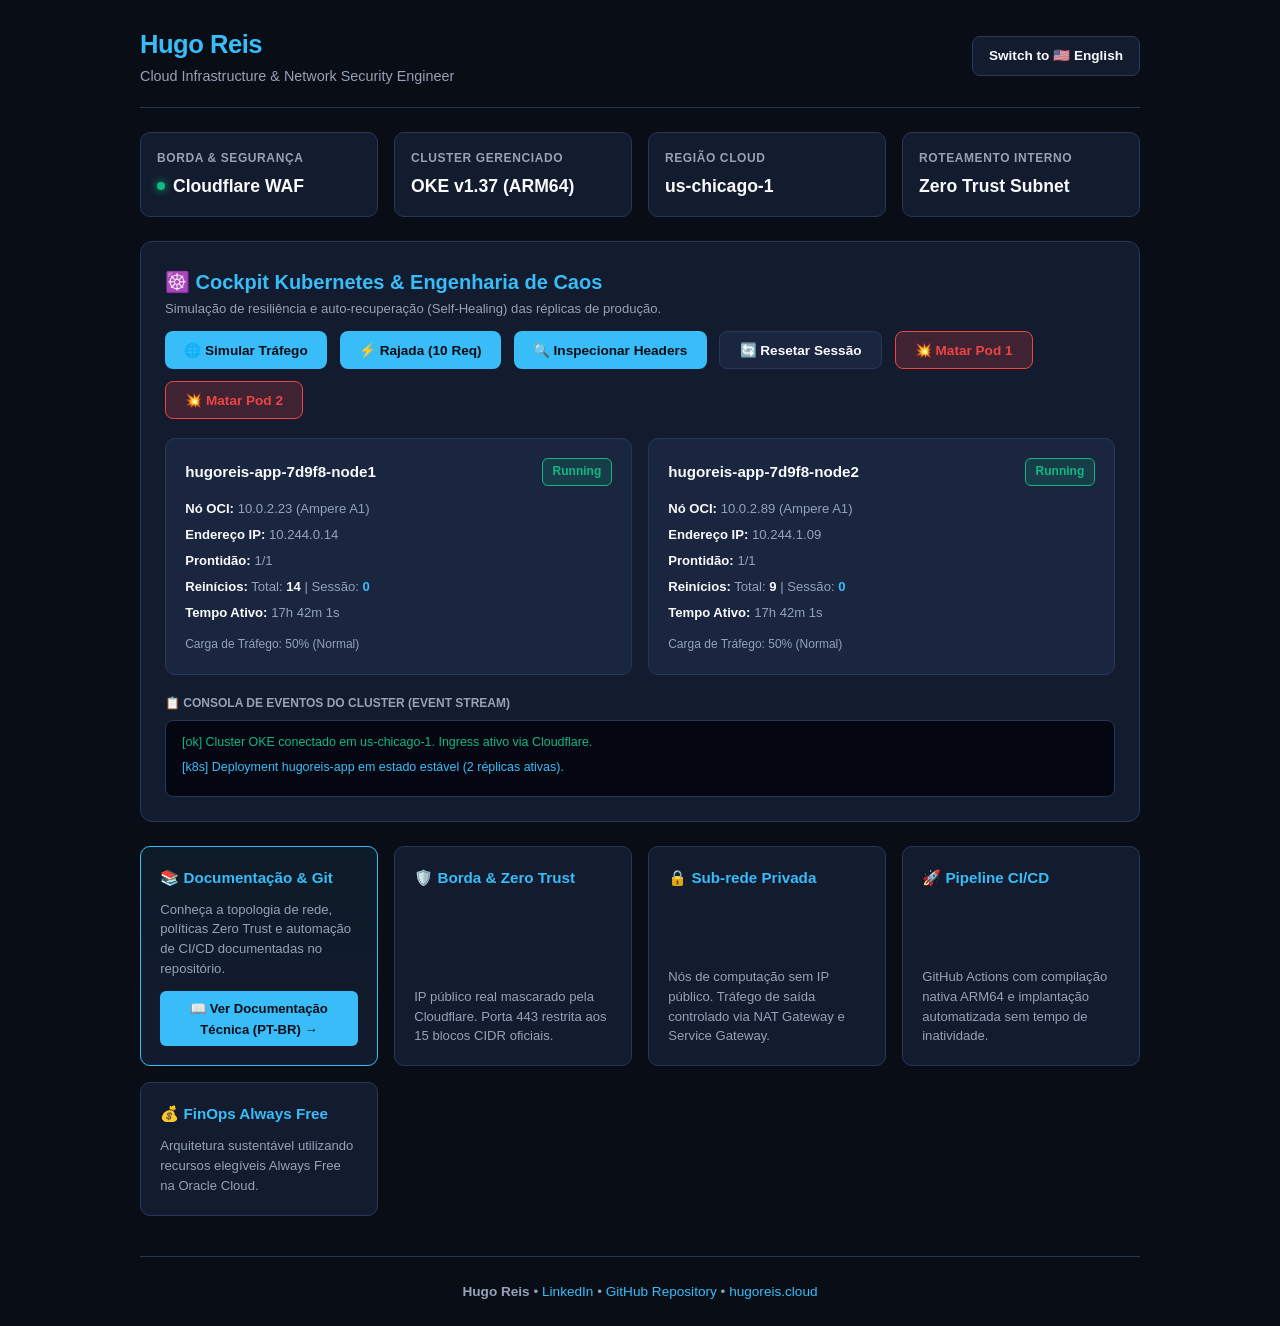
==== commit 463050a9: "Update index.html" ====
--- a/app/index.html
+++ b/app/index.html
@@ -4,8 +4,8 @@
   <meta charset="UTF-8">
   <meta name="viewport" content="width=device-width, initial-scale=1.0">
   <title>Hugo Reis | Cloud Architecture & Kubernetes Cockpit</title>
-  <link rel="stylesheet" href="style.css">
-  <script src="app.js" defer></script>
+  <link rel="stylesheet" href="style.css?v=2">
+  <script src="app.js?v=2" defer></script>
 </head>
 <body>
   <div class="container">
@@ -46,6 +46,7 @@
           <button class="btn" id="btn-traffic">🌐 Simular Tráfego</button>
           <button class="btn" id="btn-burst">⚡ Rajada (10 Req)</button>
           <button class="btn" id="btn-headers">🔍 Inspecionar Headers</button>
+          <button class="btn" id="btn-reset" style="background: var(--card-inner); border: 1px solid var(--border); color: var(--text);">🔄 Resetar Sessão</button>
           <button class="btn btn-danger" id="btn-kill-1">💥 Matar Pod 1</button>
           <button class="btn btn-danger" id="btn-kill-2">💥 Matar Pod 2</button>
         </div>
@@ -54,30 +55,30 @@
       <div class="pods-grid">
         <div class="pod-card" id="pod-card-1">
           <div class="pod-title">
-            <span>hugoreis-app-7d9f8-node1</span>
+            <span id="pod-name-1">hugoreis-app-7d9f8-node1</span>
             <span class="pod-badge badge-running" id="pod-status-1">Running</span>
           </div>
           <div class="pod-meta">
             <span><strong>Nó OCI:</strong> 10.0.2.23 (Ampere A1)</span>
             <span><strong>Endereço IP:</strong> 10.244.0.14</span>
-            <span><strong>Prontidão (Ready):</strong> <span id="pod-ready-1">1/1</span></span>
-            <span><strong>Reinícios (Restarts):</strong> <span id="pod-restarts-1">0</span></span>
-            <span><strong>Tempo Ativo:</strong> 17h 42m</span>
+            <span><strong>Prontidão:</strong> <span id="pod-ready-1">1/1</span></span>
+            <span><strong>Reinícios:</strong> Total: <strong id="pod-total-restarts-1">14</strong> | Sessão: <strong id="pod-session-restarts-1" style="color: var(--accent);">0</strong></span>
+            <span><strong>Tempo Ativo:</strong> <span id="pod-uptime-1">17h 42m</span></span>
           </div>
           <div style="font-size: 0.75rem; color: var(--text-muted);" id="pod-load-1">Carga de Tráfego: 50% (Normal)</div>
         </div>
 
         <div class="pod-card" id="pod-card-2">
           <div class="pod-title">
-            <span>hugoreis-app-7d9f8-node2</span>
+            <span id="pod-name-2">hugoreis-app-7d9f8-node2</span>
             <span class="pod-badge badge-running" id="pod-status-2">Running</span>
           </div>
           <div class="pod-meta">
             <span><strong>Nó OCI:</strong> 10.0.2.89 (Ampere A1)</span>
             <span><strong>Endereço IP:</strong> 10.244.1.09</span>
-            <span><strong>Prontidão (Ready):</strong> <span id="pod-ready-2">1/1</span></span>
-            <span><strong>Reinícios (Restarts):</strong> <span id="pod-restarts-2">0</span></span>
-            <span><strong>Tempo Ativo:</strong> 17h 42m</span>
+            <span><strong>Prontidão:</strong> <span id="pod-ready-2">1/1</span></span>
+            <span><strong>Reinícios:</strong> Total: <strong id="pod-total-restarts-2">9</strong> | Sessão: <strong id="pod-session-restarts-2" style="color: var(--accent);">0</strong></span>
+            <span><strong>Tempo Ativo:</strong> <span id="pod-uptime-2">17h 42m</span></span>
           </div>
           <div style="font-size: 0.75rem; color: var(--text-muted);" id="pod-load-2">Carga de Tráfego: 50% (Normal)</div>
         </div>
@@ -97,7 +98,7 @@
     <div class="specs-grid">
       <div class="spec-card doc-highlight">
         <h3>📚 Documentação & Git</h3>
-        <p>Conheça a topologia completa de rede, políticas Zero Trust e automação de CI/CD documentadas no repositório.</p>
+        <p>Conheça a topologia de rede, políticas Zero Trust e automação de CI/CD documentadas no repositório.</p>
         <a href="https://github.com/hnreis/hugoreis-cloud/blob/main/README.pt-BR.md" target="_blank" class="doc-link">📖 Ver Documentação Técnica (PT-BR) &rarr;</a>
       </div>
       <div class="spec-card">
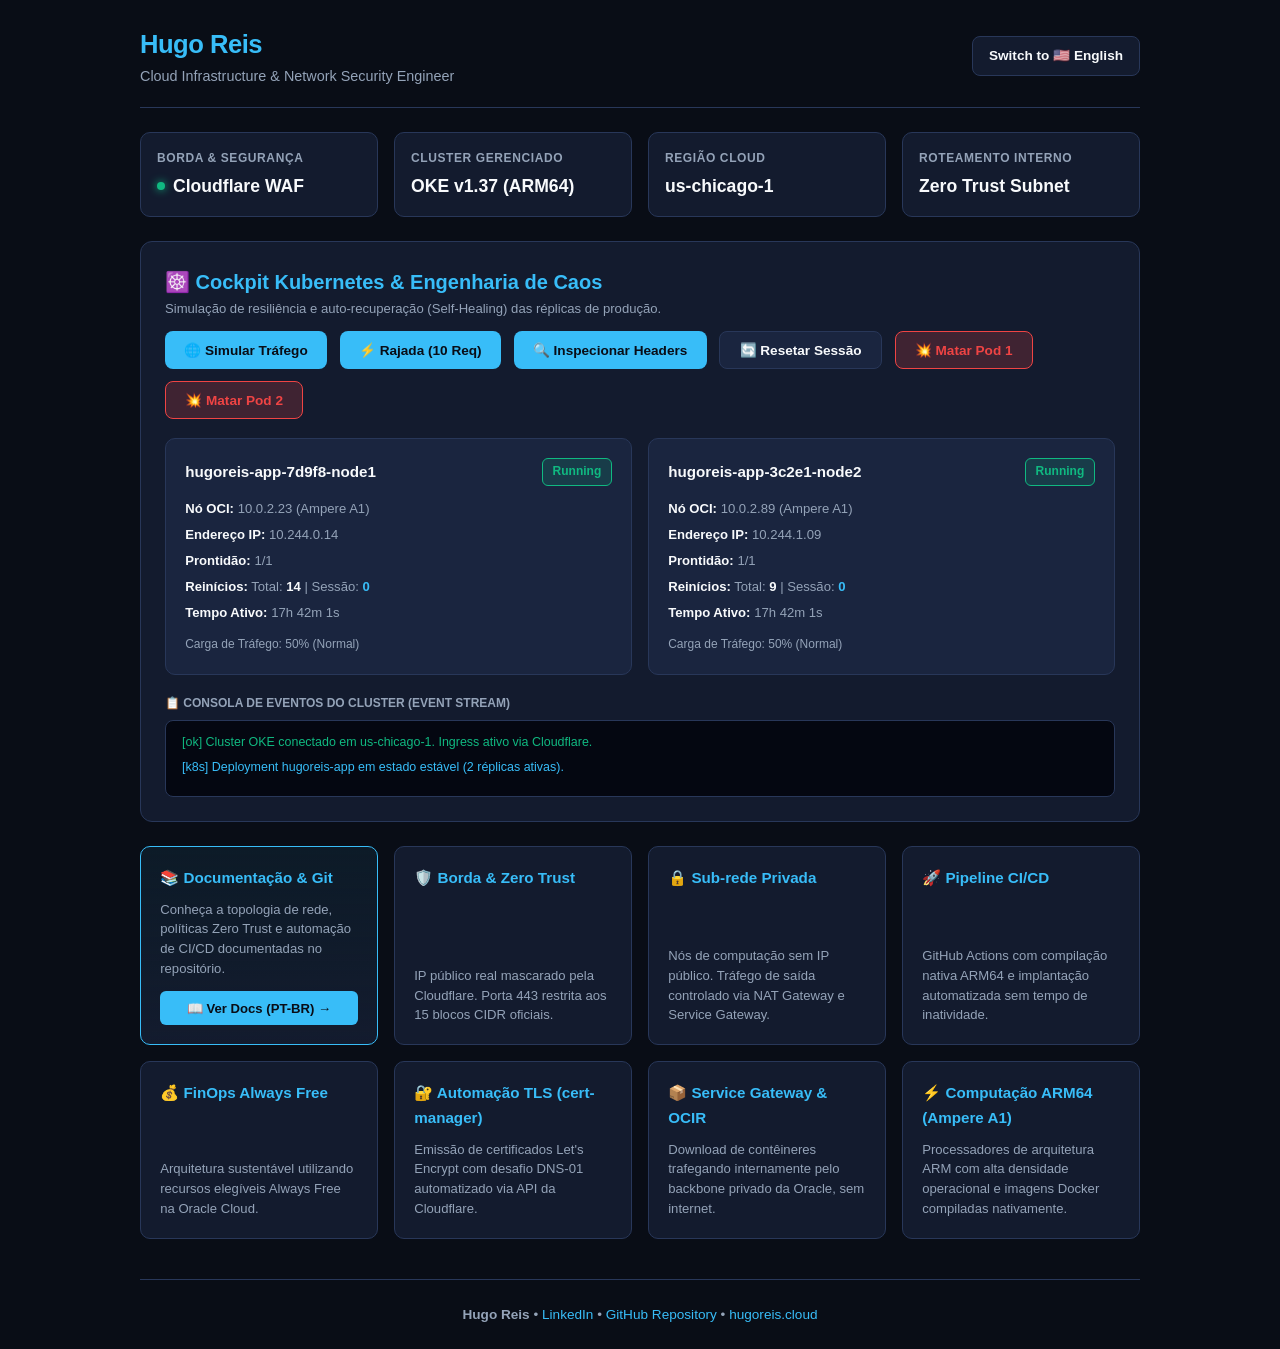
==== commit 2e8d5a6f: "Update index.html" ====
--- a/app/index.html
+++ b/app/index.html
@@ -4,8 +4,8 @@
   <meta charset="UTF-8">
   <meta name="viewport" content="width=device-width, initial-scale=1.0">
   <title>Hugo Reis | Cloud Architecture & Kubernetes Cockpit</title>
-  <link rel="stylesheet" href="style.css?v=2">
-  <script src="app.js?v=2" defer></script>
+  <link rel="stylesheet" href="style.css?v=3">
+  <script src="app.js?v=3" defer></script>
 </head>
 <body>
   <div class="container">
@@ -70,7 +70,7 @@
 
         <div class="pod-card" id="pod-card-2">
           <div class="pod-title">
-            <span id="pod-name-2">hugoreis-app-7d9f8-node2</span>
+            <span id="pod-name-2">hugoreis-app-3c2e1-node2</span>
             <span class="pod-badge badge-running" id="pod-status-2">Running</span>
           </div>
           <div class="pod-meta">
@@ -96,10 +96,11 @@
     </section>
 
     <div class="specs-grid">
+      <!-- Linha 1 de 4 Cartões -->
       <div class="spec-card doc-highlight">
         <h3>📚 Documentação & Git</h3>
         <p>Conheça a topologia de rede, políticas Zero Trust e automação de CI/CD documentadas no repositório.</p>
-        <a href="https://github.com/hnreis/hugoreis-cloud/blob/main/README.pt-BR.md" target="_blank" class="doc-link">📖 Ver Documentação Técnica (PT-BR) &rarr;</a>
+        <a href="https://github.com/hnreis/hugoreis-cloud/blob/main/README.pt-BR.md" target="_blank" class="doc-link">📖 Ver Docs (PT-BR) &rarr;</a>
       </div>
       <div class="spec-card">
         <h3>🛡️ Borda & Zero Trust</h3>
@@ -113,9 +114,23 @@
         <h3>🚀 Pipeline CI/CD</h3>
         <p>GitHub Actions com compilação nativa ARM64 e implantação automatizada sem tempo de inatividade.</p>
       </div>
+
+      <!-- Linha 2 de 4 Cartões -->
       <div class="spec-card">
         <h3>💰 FinOps Always Free</h3>
         <p>Arquitetura sustentável utilizando recursos elegíveis Always Free na Oracle Cloud.</p>
+      </div>
+      <div class="spec-card">
+        <h3>🔐 Automação TLS (cert-manager)</h3>
+        <p>Emissão de certificados Let's Encrypt com desafio DNS-01 automatizado via API da Cloudflare.</p>
+      </div>
+      <div class="spec-card">
+        <h3>📦 Service Gateway & OCIR</h3>
+        <p>Download de contêineres trafegando internamente pelo backbone privado da Oracle, sem internet.</p>
+      </div>
+      <div class="spec-card">
+        <h3>⚡ Computação ARM64 (Ampere A1)</h3>
+        <p>Processadores de arquitetura ARM com alta densidade operacional e imagens Docker compiladas nativamente.</p>
       </div>
     </div>
 
--- a/app/style.css
+++ b/app/style.css
@@ -57,7 +57,18 @@
 .console-line.err { color: var(--danger); }
 .console-line.success { color: var(--success); }
 
-.specs-grid { display: grid; grid-template-columns: repeat(auto-fit, minmax(220px, 1fr)); gap: 1rem; }
+.specs-grid {
+  display: grid;
+  grid-template-columns: repeat(auto-fit, minmax(215px, 1fr));
+  gap: 1rem;
+  justify-content: center;
+}
+
+@media (min-width: 960px) {
+  .specs-grid {
+    grid-template-columns: repeat(4, 1fr);
+  }
+}
 .spec-card { background: var(--card); border: 1px solid var(--border); border-radius: 10px; padding: 1.2rem; display: flex; flex-direction: column; justify-content: space-between; }
 .spec-card h3 { font-size: 0.95rem; color: var(--accent); margin-bottom: 0.6rem; }
 .spec-card p { font-size: 0.82rem; color: var(--text-muted); line-height: 1.5; }
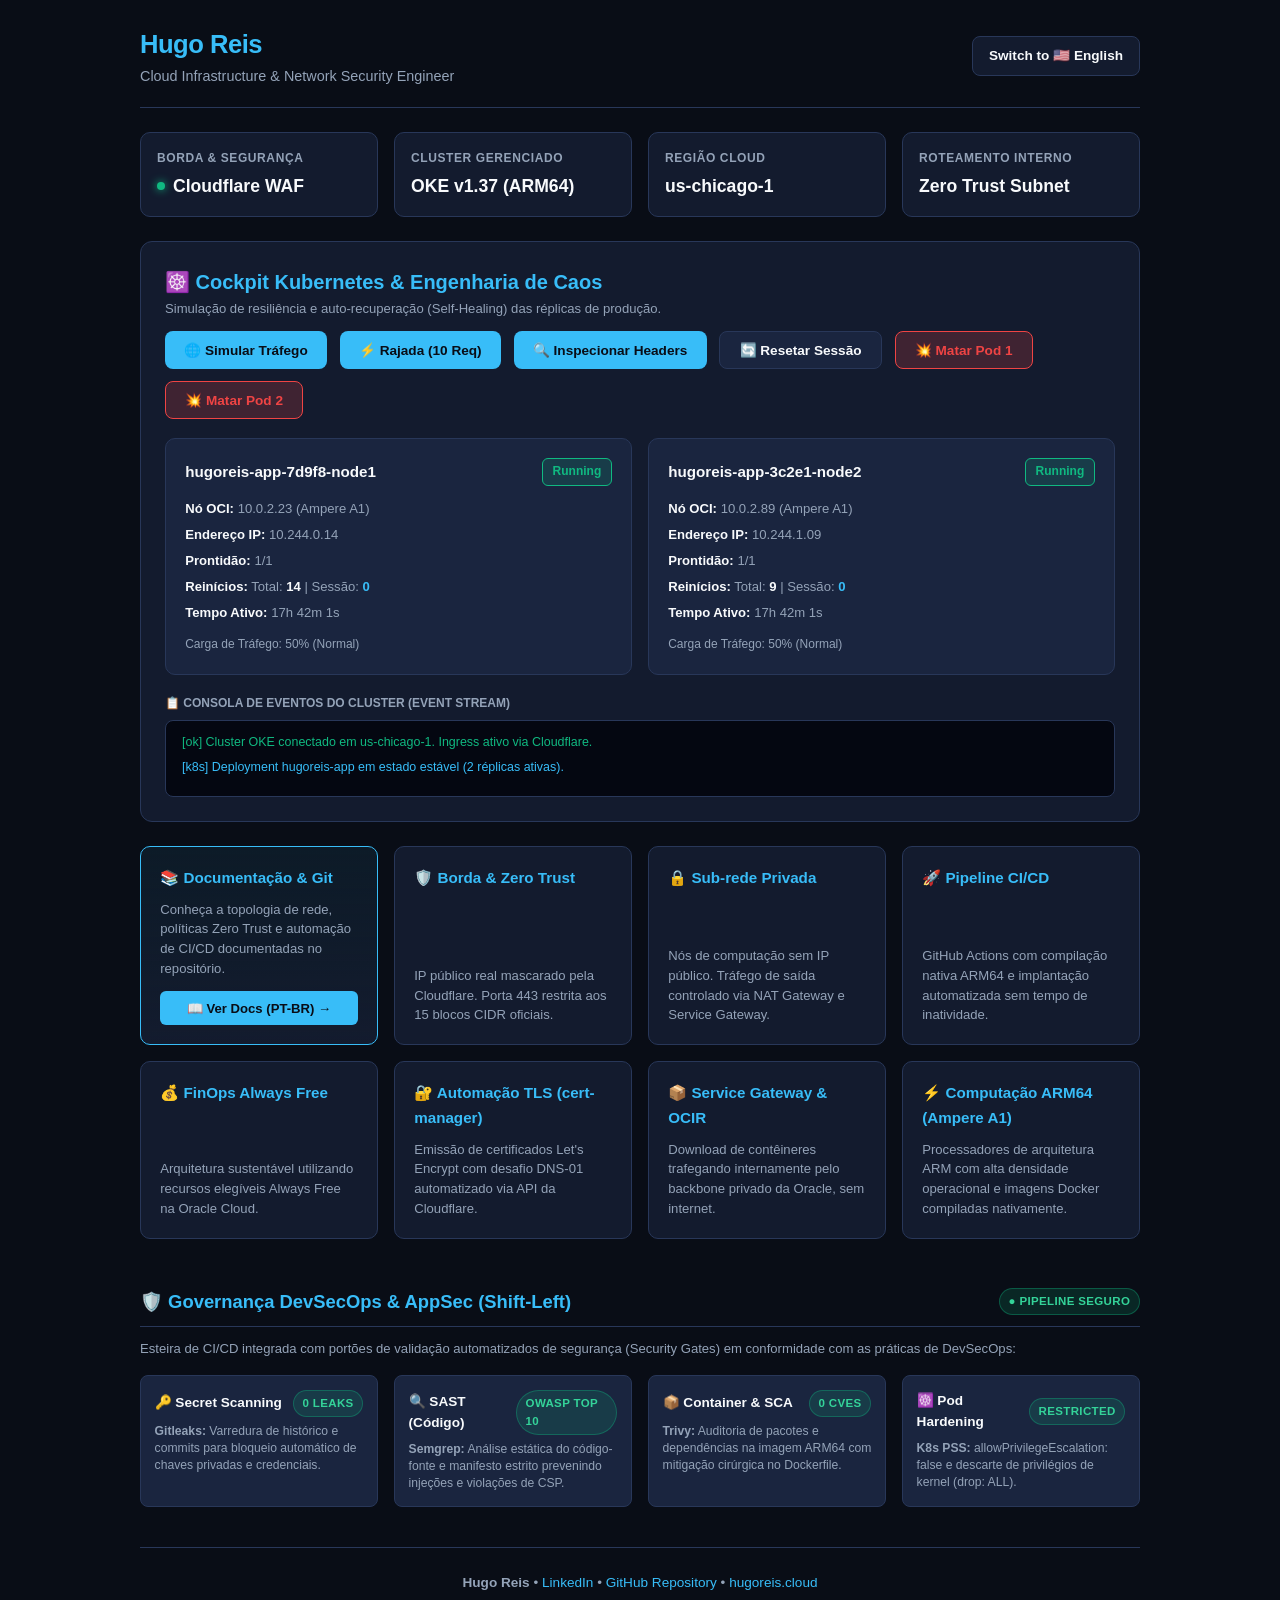
==== commit 04f60d7c: "Update index.html" ====
--- a/app/index.html
+++ b/app/index.html
@@ -133,7 +133,60 @@
         <p>Processadores de arquitetura ARM com alta densidade operacional e imagens Docker compiladas nativamente.</p>
       </div>
     </div>
-
+    
+<!-- Painel de DevSecOps & Postura de Segurança (AppSec) -->
+    <section class="card" style="margin-top: 1.5rem;">
+      <div style="display: flex; justify-content: space-between; align-items: center; margin-bottom: 0.8rem; border-bottom: 1px solid var(--border); padding-bottom: 0.6rem;">
+        <h2 style="font-size: 1.15rem; color: var(--accent); margin: 0;">🛡️ Governança DevSecOps & AppSec (Shift-Left)</h2>
+        <span class="sec-badge sec-pass">● Pipeline Seguro</span>
+      </div>
+      <p style="font-size: 0.82rem; color: var(--text-muted); line-height: 1.5;">
+        Esteira de CI/CD integrada com portões de validação automatizados de segurança (Security Gates) em conformidade com as práticas de DevSecOps:
+      </p>
+
+      <div class="sec-grid">
+        <div class="sec-item">
+          <div class="sec-item-title">
+            <span>🔑 Secret Scanning</span>
+            <span class="sec-badge sec-pass">0 Leaks</span>
+          </div>
+          <div class="sec-item-desc">
+            <strong>Gitleaks:</strong> Varredura de histórico e commits para bloqueio automático de chaves privadas e credenciais.
+          </div>
+        </div>
+
+        <div class="sec-item">
+          <div class="sec-item-title">
+            <span>🔍 SAST (Código)</span>
+            <span class="sec-badge sec-pass">OWASP Top 10</span>
+          </div>
+          <div class="sec-item-desc">
+            <strong>Semgrep:</strong> Análise estática do código-fonte e manifesto estrito prevenindo injeções e violações de CSP.
+          </div>
+        </div>
+
+        <div class="sec-item">
+          <div class="sec-item-title">
+            <span>📦 Container & SCA</span>
+            <span class="sec-badge sec-pass">0 CVEs</span>
+          </div>
+          <div class="sec-item-desc">
+            <strong>Trivy:</strong> Auditoria de pacotes e dependências na imagem ARM64 com mitigação cirúrgica no Dockerfile.
+          </div>
+        </div>
+
+        <div class="sec-item">
+          <div class="sec-item-title">
+            <span>☸️ Pod Hardening</span>
+            <span class="sec-badge sec-pass">Restricted</span>
+          </div>
+          <div class="sec-item-desc">
+            <strong>K8s PSS:</strong> <code>allowPrivilegeEscalation: false</code> e descarte de privilégios de kernel (<code>drop: ALL</code>).
+          </div>
+        </div>
+      </div>
+    </section>
+    
     <footer>
       <p>
         <strong>Hugo Reis</strong> &bull; 
--- a/app/style.css
+++ b/app/style.css
@@ -80,3 +80,54 @@
 
 footer { text-align: center; color: var(--text-muted); font-size: 0.85rem; border-top: 1px solid var(--border); padding-top: 1.5rem; margin-top: 1rem; }
 footer a { color: var(--accent); text-decoration: none; }
+
+/* --- DevSecOps & Security Gates Badges --- */
+.sec-badge {
+  display: inline-flex;
+  align-items: center;
+  gap: 0.35rem;
+  padding: 0.2rem 0.55rem;
+  border-radius: 9999px;
+  font-size: 0.72rem;
+  font-weight: 700;
+  text-transform: uppercase;
+  letter-spacing: 0.03em;
+}
+
+.sec-pass {
+  background: rgba(16, 185, 129, 0.15);
+  color: #34d399;
+  border: 1px solid rgba(16, 185, 129, 0.35);
+}
+
+.sec-grid {
+  display: grid;
+  grid-template-columns: repeat(auto-fit, minmax(210px, 1fr));
+  gap: 1rem;
+  margin-top: 1rem;
+}
+
+.sec-item {
+  background: var(--card-inner, #0f172a);
+  border: 1px solid var(--border);
+  border-radius: 8px;
+  padding: 0.85rem;
+  display: flex;
+  flex-direction: column;
+  gap: 0.4rem;
+}
+
+.sec-item-title {
+  display: flex;
+  justify-content: space-between;
+  align-items: center;
+  font-weight: 700;
+  font-size: 0.85rem;
+  color: var(--text);
+}
+
+.sec-item-desc {
+  font-size: 0.76rem;
+  color: var(--text-muted);
+  line-height: 1.4;
+}
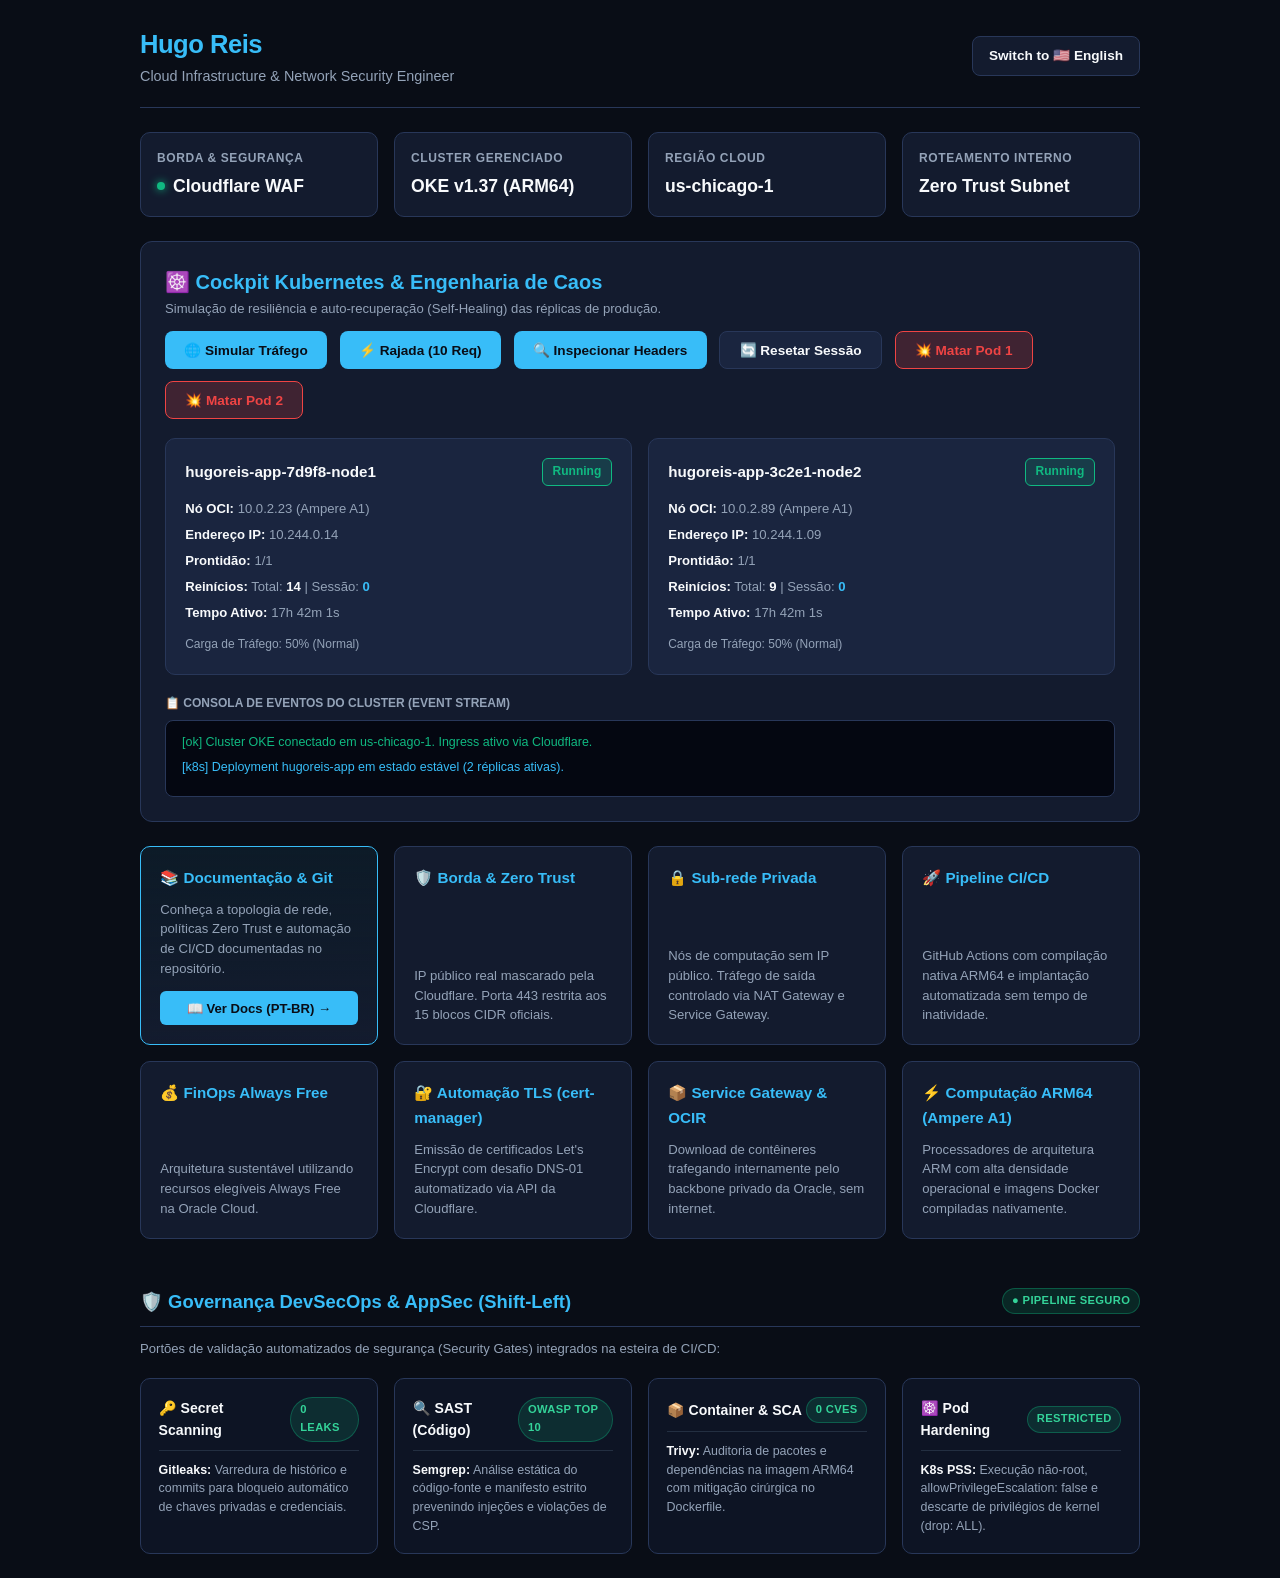
==== commit 0d9b268a: "Update index.html" ====
--- a/app/index.html
+++ b/app/index.html
@@ -133,68 +133,55 @@
         <p>Processadores de arquitetura ARM com alta densidade operacional e imagens Docker compiladas nativamente.</p>
       </div>
     </div>
-    
-<!-- Painel de DevSecOps & Postura de Segurança (AppSec) -->
+    <!-- Painel de DevSecOps & Postura de Segurança (Cards) -->
     <section class="card" style="margin-top: 1.5rem;">
       <div style="display: flex; justify-content: space-between; align-items: center; margin-bottom: 0.8rem; border-bottom: 1px solid var(--border); padding-bottom: 0.6rem;">
         <h2 style="font-size: 1.15rem; color: var(--accent); margin: 0;">🛡️ Governança DevSecOps & AppSec (Shift-Left)</h2>
-        <span class="sec-badge sec-pass">● Pipeline Seguro</span>
+        <span class="sec-badge">● Pipeline Seguro</span>
       </div>
       <p style="font-size: 0.82rem; color: var(--text-muted); line-height: 1.5;">
-        Esteira de CI/CD integrada com portões de validação automatizados de segurança (Security Gates) em conformidade com as práticas de DevSecOps:
+        Portões de validação automatizados de segurança (Security Gates) integrados na esteira de CI/CD:
       </p>
 
       <div class="sec-grid">
-        <div class="sec-item">
-          <div class="sec-item-title">
-            <span>🔑 Secret Scanning</span>
-            <span class="sec-badge sec-pass">0 Leaks</span>
+        <div class="sec-card">
+          <div class="sec-card-header">
+            <span class="sec-card-title">🔑 Secret Scanning</span>
+            <span class="sec-badge">0 Leaks</span>
           </div>
-          <div class="sec-item-desc">
+          <div class="sec-card-body">
             <strong>Gitleaks:</strong> Varredura de histórico e commits para bloqueio automático de chaves privadas e credenciais.
           </div>
         </div>
 
-        <div class="sec-item">
-          <div class="sec-item-title">
-            <span>🔍 SAST (Código)</span>
-            <span class="sec-badge sec-pass">OWASP Top 10</span>
+        <div class="sec-card">
+          <div class="sec-card-header">
+            <span class="sec-card-title">🔍 SAST (Código)</span>
+            <span class="sec-badge">OWASP Top 10</span>
           </div>
-          <div class="sec-item-desc">
+          <div class="sec-card-body">
             <strong>Semgrep:</strong> Análise estática do código-fonte e manifesto estrito prevenindo injeções e violações de CSP.
           </div>
         </div>
 
-        <div class="sec-item">
-          <div class="sec-item-title">
-            <span>📦 Container & SCA</span>
-            <span class="sec-badge sec-pass">0 CVEs</span>
+        <div class="sec-card">
+          <div class="sec-card-header">
+            <span class="sec-card-title">📦 Container & SCA</span>
+            <span class="sec-badge">0 CVEs</span>
           </div>
-          <div class="sec-item-desc">
+          <div class="sec-card-body">
             <strong>Trivy:</strong> Auditoria de pacotes e dependências na imagem ARM64 com mitigação cirúrgica no Dockerfile.
           </div>
         </div>
 
-        <div class="sec-item">
-          <div class="sec-item-title">
-            <span>☸️ Pod Hardening</span>
-            <span class="sec-badge sec-pass">Restricted</span>
+        <div class="sec-card">
+          <div class="sec-card-header">
+            <span class="sec-card-title">☸️ Pod Hardening</span>
+            <span class="sec-badge">Restricted</span>
           </div>
-          <div class="sec-item-desc">
-            <strong>K8s PSS:</strong> <code>allowPrivilegeEscalation: false</code> e descarte de privilégios de kernel (<code>drop: ALL</code>).
+          <div class="sec-card-body">
+            <strong>K8s PSS:</strong> Execução não-root, <code>allowPrivilegeEscalation: false</code> e descarte de privilégios de kernel (<code>drop: ALL</code>).
           </div>
         </div>
       </div>
     </section>
-    
-    <footer>
-      <p>
-        <strong>Hugo Reis</strong> &bull; 
-        <a href="https://www.linkedin.com/in/hugo-nogueira-dos-reis/" target="_blank">LinkedIn</a> &bull; 
-        <a href="https://github.com/hnreis/hugoreis-cloud" target="_blank">GitHub Repository</a> &bull; 
-        <a href="https://www.hugoreis.cloud">hugoreis.cloud</a>
-      </p>
-    </footer>
-  </div>
-</body>
-</html>
--- a/app/style.css
+++ b/app/style.css
@@ -81,53 +81,65 @@
 footer { text-align: center; color: var(--text-muted); font-size: 0.85rem; border-top: 1px solid var(--border); padding-top: 1.5rem; margin-top: 1rem; }
 footer a { color: var(--accent); text-decoration: none; }
 
-/* --- DevSecOps & Security Gates Badges --- */
+/* --- Grelha e Cartões de DevSecOps --- */
+.sec-grid {
+  display: grid;
+  grid-template-columns: repeat(auto-fit, minmax(220px, 1fr));
+  gap: 1rem;
+  margin-top: 1.2rem;
+}
+
+.sec-card {
+  background: rgba(15, 23, 42, 0.7);
+  border: 1px solid var(--border);
+  border-radius: 10px;
+  padding: 1.1rem;
+  display: flex;
+  flex-direction: column;
+  gap: 0.6rem;
+  transition: transform 0.2s ease, border-color 0.2s ease;
+}
+
+.sec-card:hover {
+  border-color: var(--accent);
+  transform: translateY(-2px);
+}
+
+.sec-card-header {
+  display: flex;
+  align-items: center;
+  justify-content: space-between;
+  border-bottom: 1px solid rgba(51, 65, 85, 0.6);
+  padding-bottom: 0.5rem;
+}
+
+.sec-card-title {
+  font-weight: 700;
+  font-size: 0.88rem;
+  color: var(--text);
+  display: flex;
+  align-items: center;
+  gap: 0.4rem;
+}
+
 .sec-badge {
-  display: inline-flex;
-  align-items: center;
-  gap: 0.35rem;
+  background: rgba(16, 185, 129, 0.15);
+  color: #34d399;
+  border: 1px solid rgba(16, 185, 129, 0.35);
   padding: 0.2rem 0.55rem;
   border-radius: 9999px;
-  font-size: 0.72rem;
+  font-size: 0.7rem;
   font-weight: 700;
   text-transform: uppercase;
   letter-spacing: 0.03em;
 }
 
-.sec-pass {
-  background: rgba(16, 185, 129, 0.15);
-  color: #34d399;
-  border: 1px solid rgba(16, 185, 129, 0.35);
+.sec-card-body {
+  font-size: 0.78rem;
+  color: var(--text-muted);
+  line-height: 1.5;
 }
 
-.sec-grid {
-  display: grid;
-  grid-template-columns: repeat(auto-fit, minmax(210px, 1fr));
-  gap: 1rem;
-  margin-top: 1rem;
-}
-
-.sec-item {
-  background: var(--card-inner, #0f172a);
-  border: 1px solid var(--border);
-  border-radius: 8px;
-  padding: 0.85rem;
-  display: flex;
-  flex-direction: column;
-  gap: 0.4rem;
-}
-
-.sec-item-title {
-  display: flex;
-  justify-content: space-between;
-  align-items: center;
-  font-weight: 700;
-  font-size: 0.85rem;
+.sec-card-body strong {
   color: var(--text);
 }
-
-.sec-item-desc {
-  font-size: 0.76rem;
-  color: var(--text-muted);
-  line-height: 1.4;
-}
